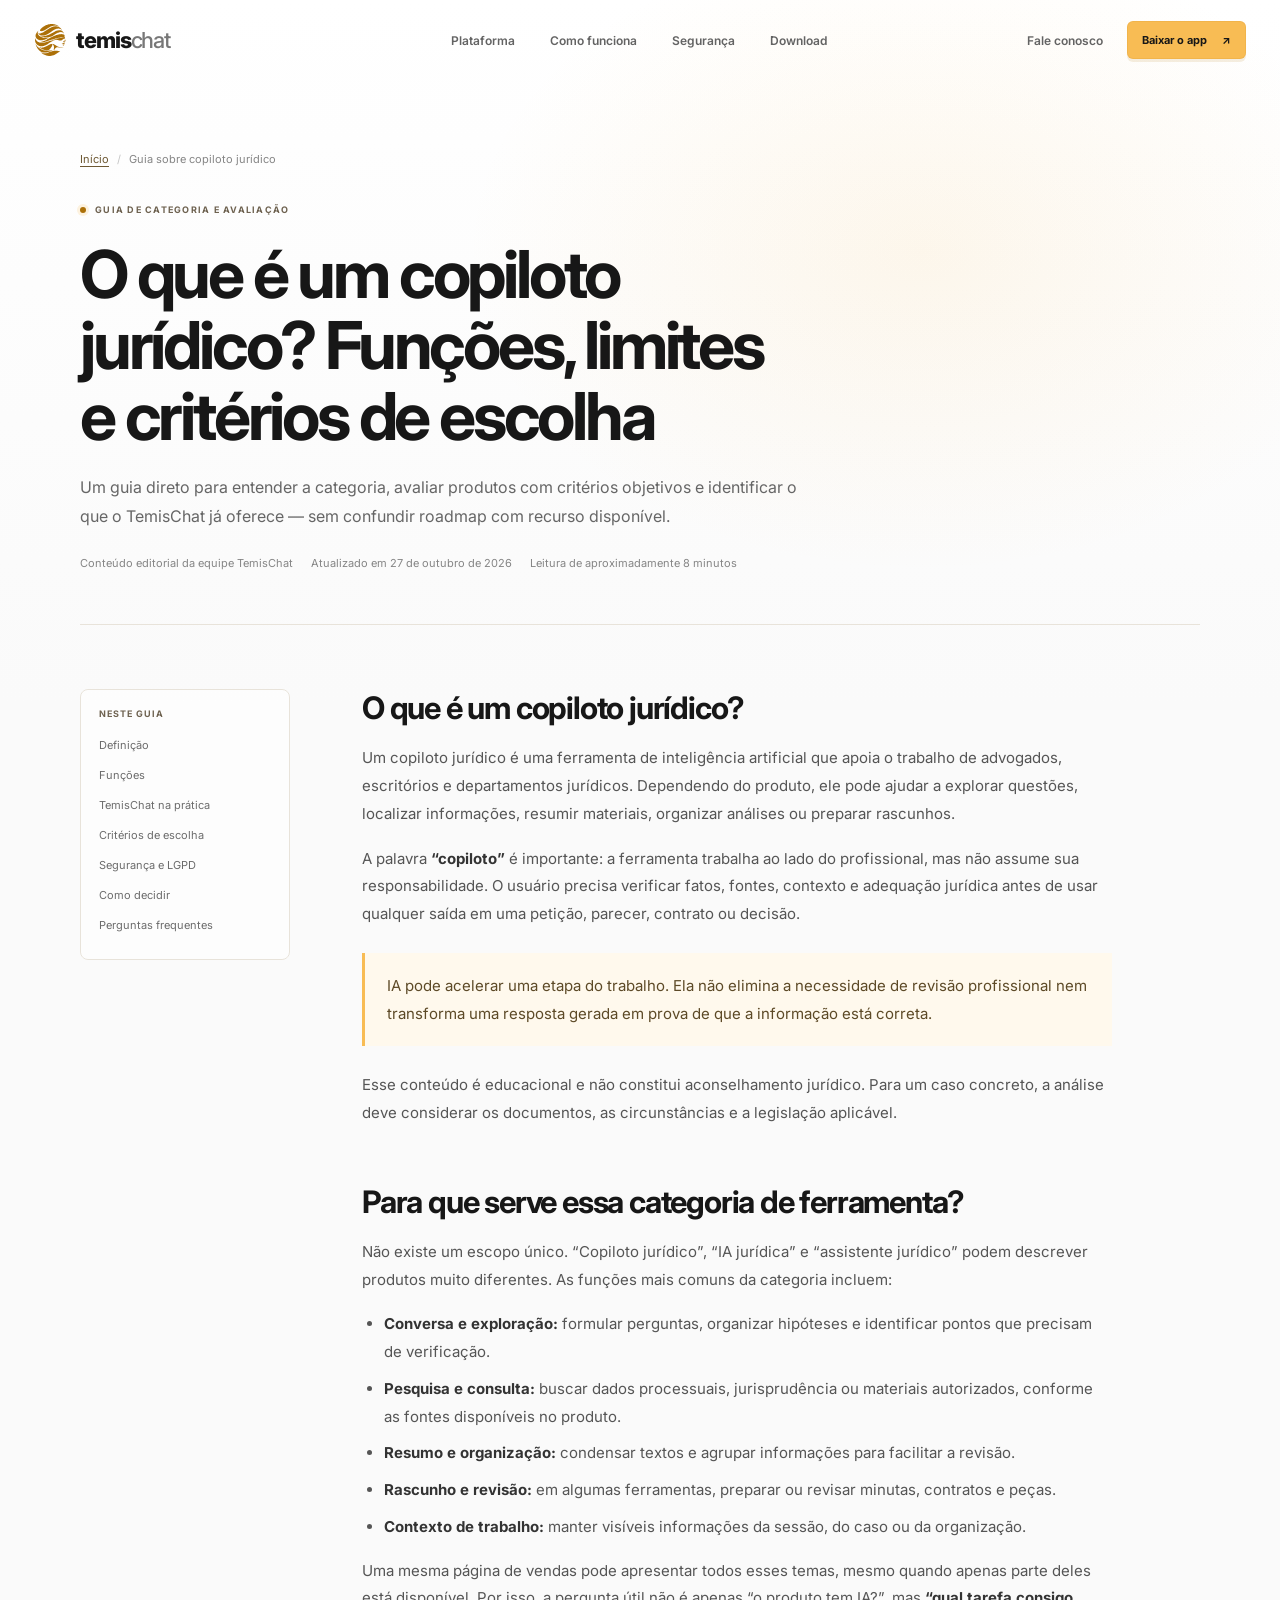
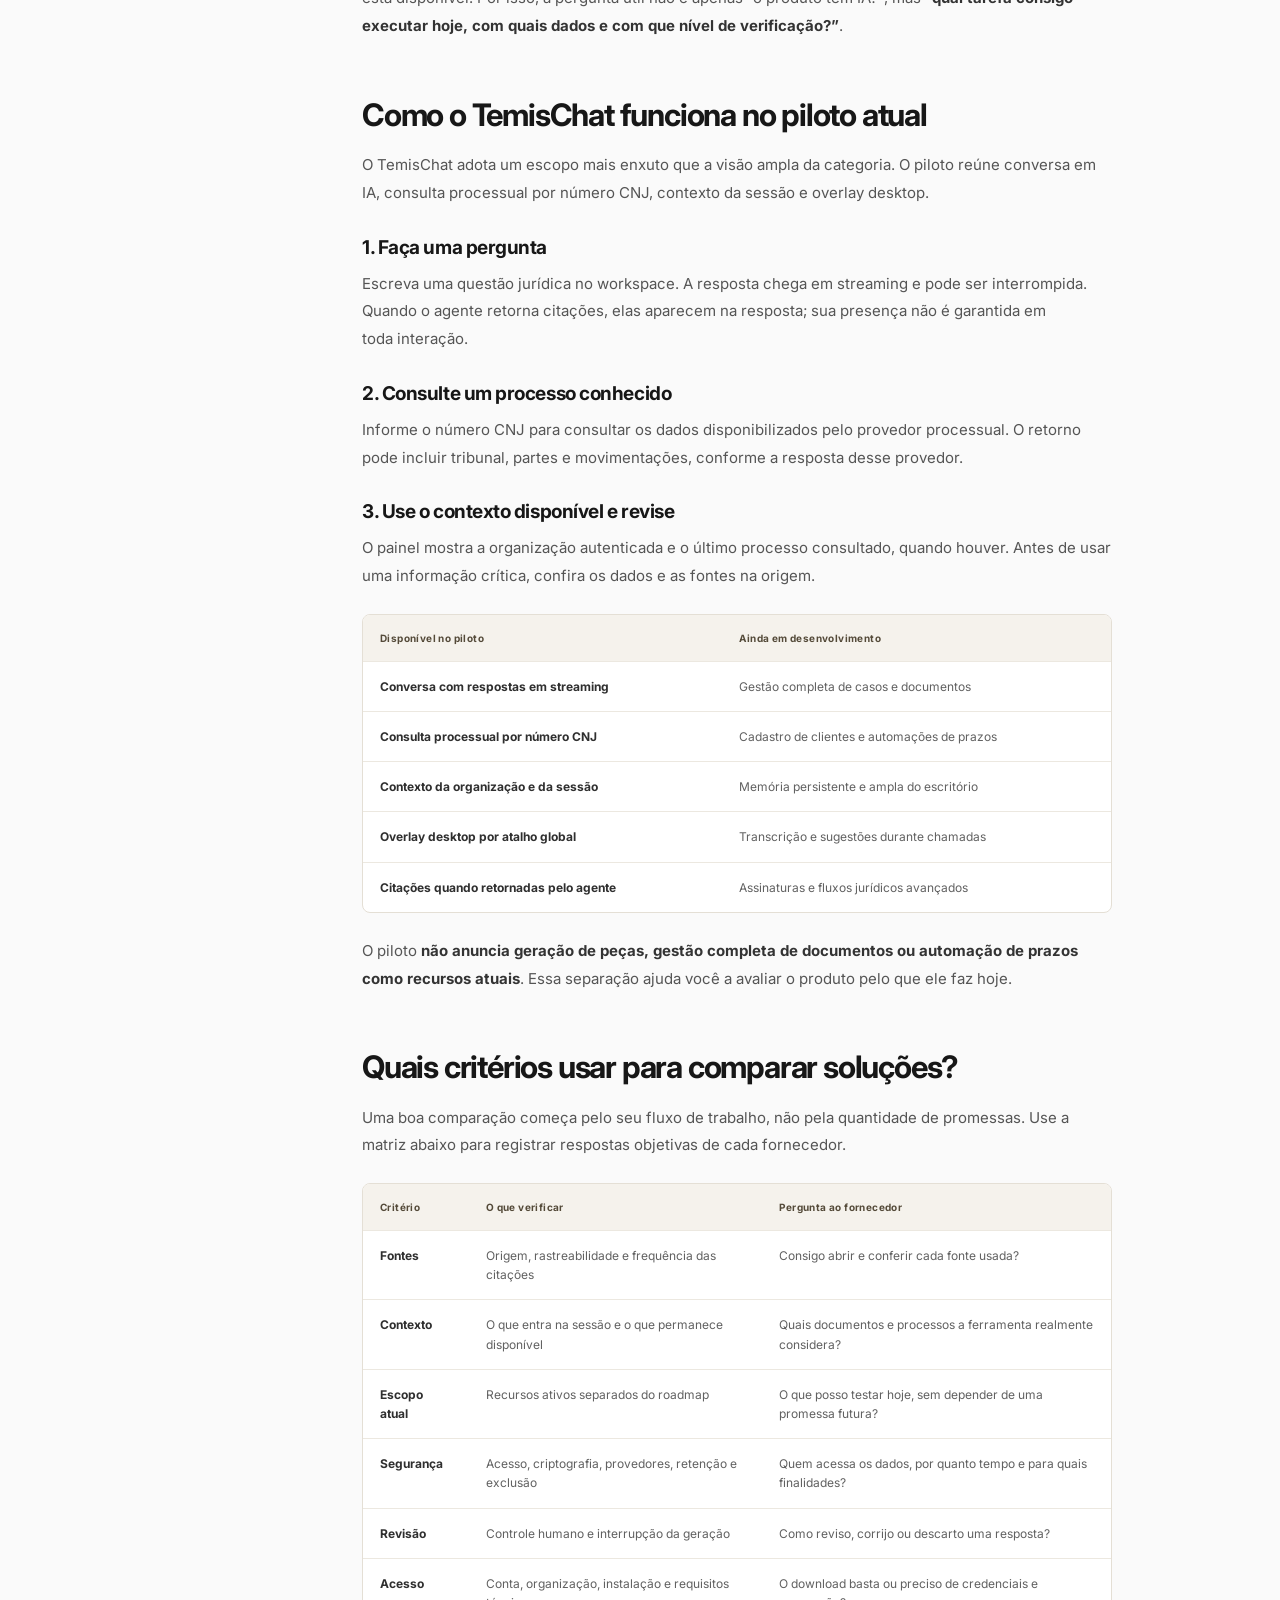
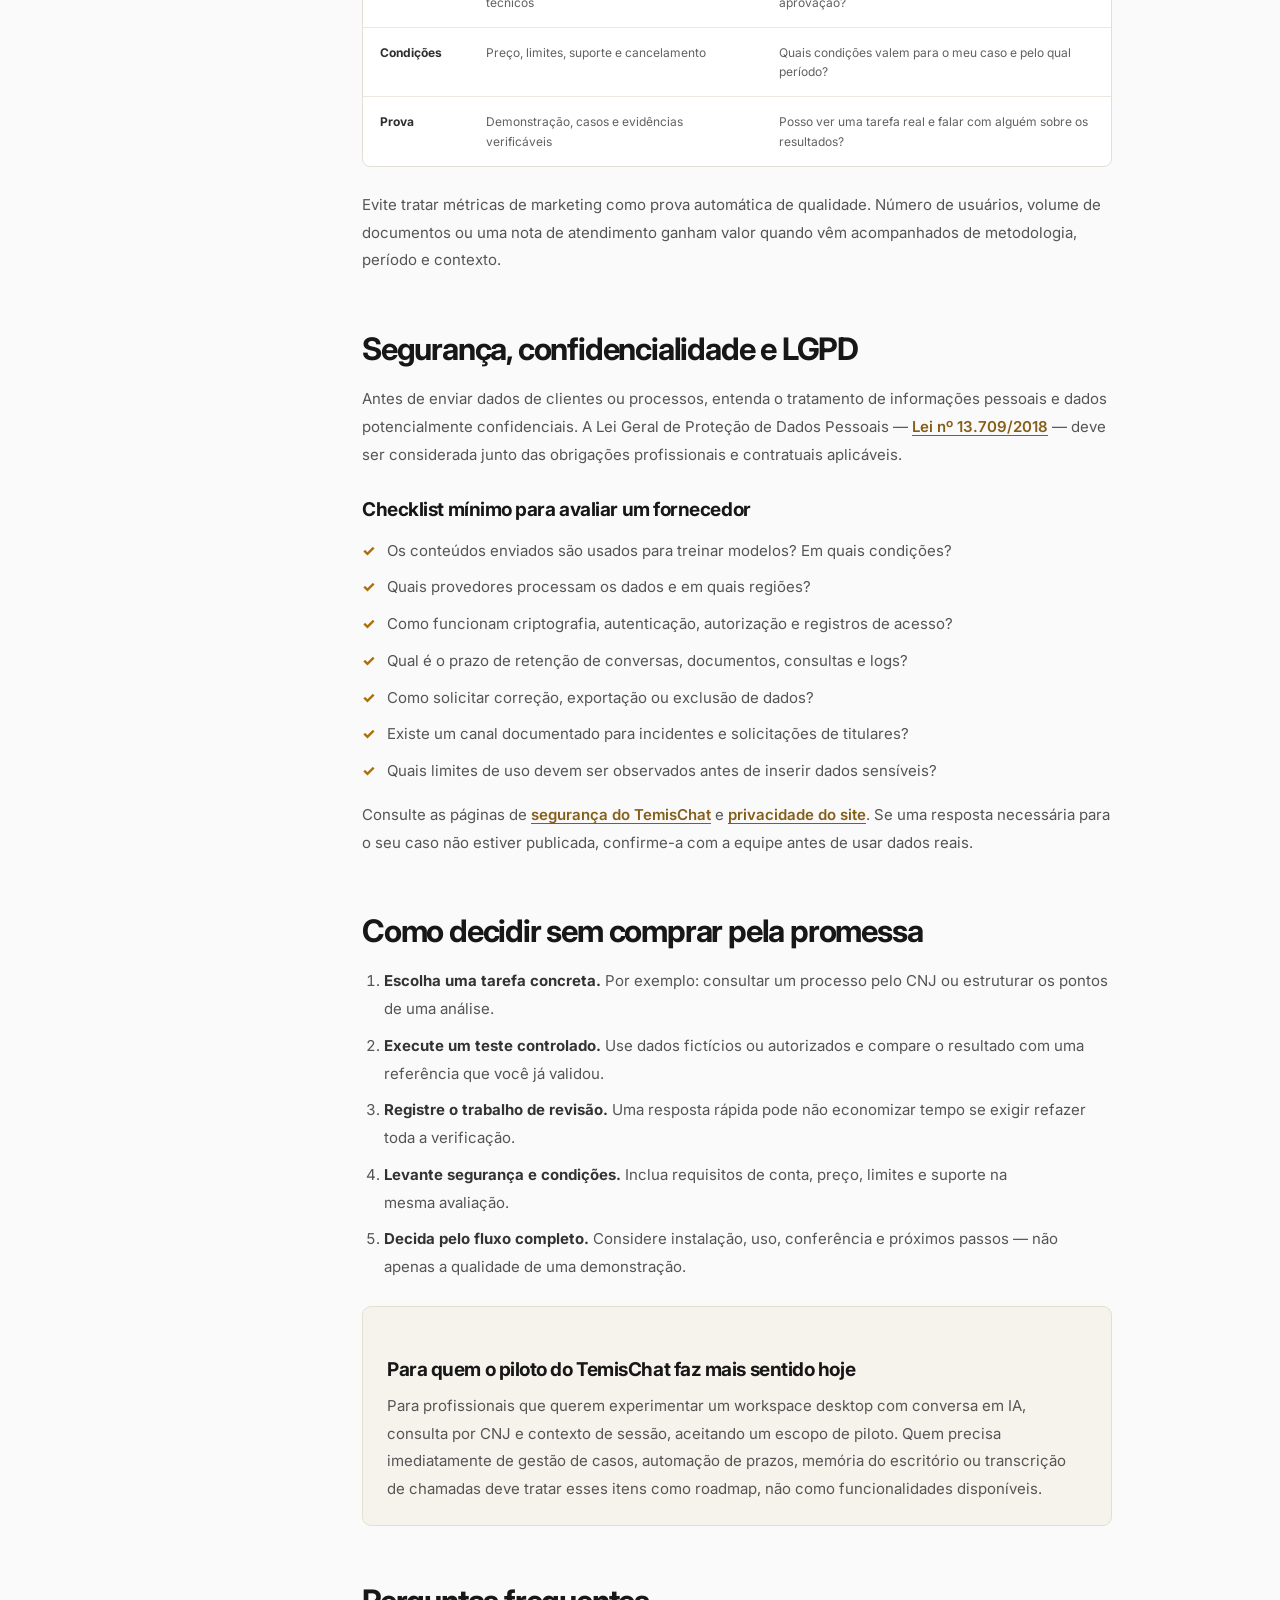
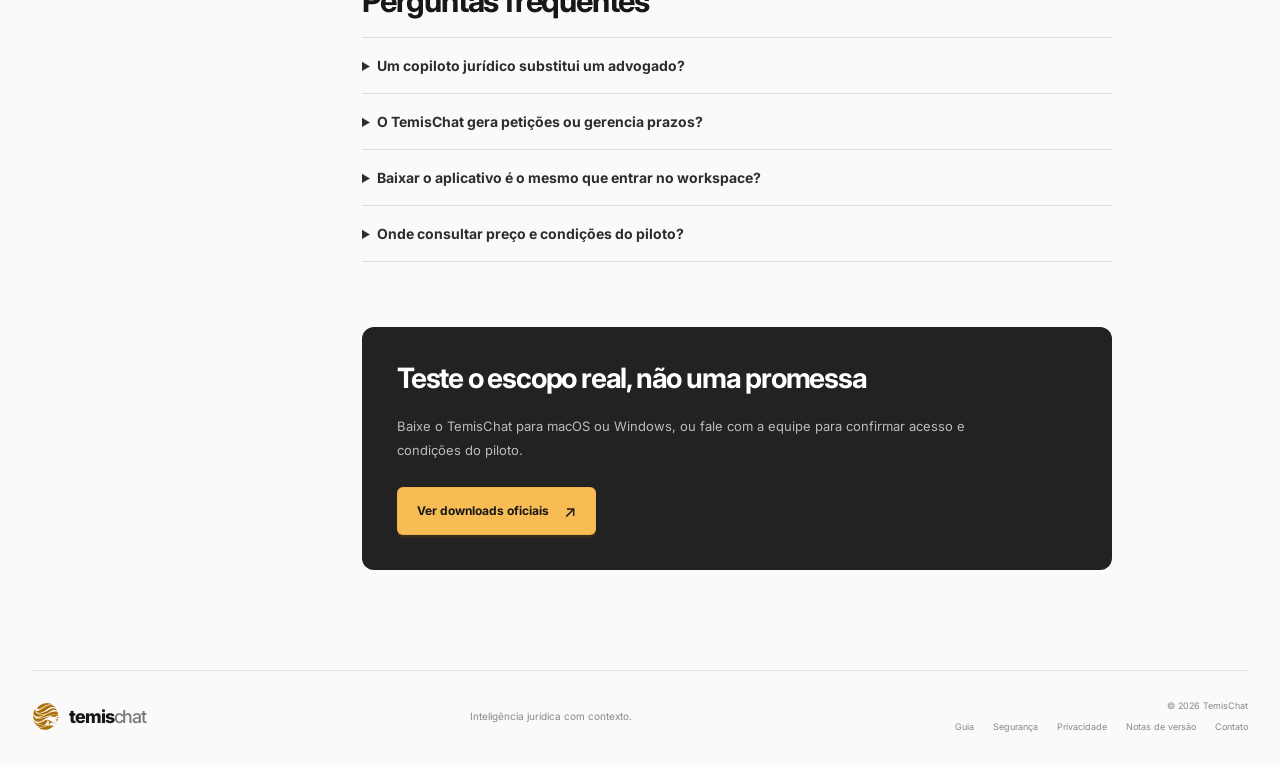
==== guia-copiloto-juridico.html @ bdf5357e "feat: publish SXO pages and release-aware downloads - add the guide, security, privacy, release-note" ====
<!doctype html>
<html lang="pt-BR">
  <head>
    <meta charset="utf-8" />
    <meta name="viewport" content="width=device-width, initial-scale=1" />
    <meta name="theme-color" content="#FAFAFA" />
    <meta name="description" content="Entenda o que é um copiloto jurídico, suas funções e limites, e compare critérios de segurança, fontes, contexto, acesso e preço antes de escolher." />
    <meta name="robots" content="index,follow,max-image-preview:large" />
    <title>O que é um copiloto jurídico? Guia de funções e escolha | TemisChat</title>
    <link rel="canonical" href="https://temischat.com/guia-copiloto-juridico.html" />
    <link rel="icon" href="./assets/temischat-mark.svg" type="image/svg+xml" />
    <link rel="manifest" href="./site.webmanifest" />
    <meta property="og:locale" content="pt_BR" />
    <meta property="og:type" content="article" />
    <meta property="og:site_name" content="TemisChat" />
    <meta property="og:title" content="O que é um copiloto jurídico? Guia de funções e escolha" />
    <meta property="og:description" content="Funções, limites e critérios objetivos para avaliar um copiloto jurídico." />
    <meta property="og:url" content="https://temischat.com/guia-copiloto-juridico.html" />
    <meta property="og:image" content="https://temischat.com/assets/temischat-social.png" />
    <meta property="og:image:width" content="1200" />
    <meta property="og:image:height" content="630" />
    <meta property="og:image:alt" content="TemisChat — copiloto jurídico com contexto" />
    <meta property="article:published_time" content="2026-10-27" />
    <meta property="article:modified_time" content="2026-10-27" />
    <meta name="twitter:card" content="summary_large_image" />
    <link rel="preconnect" href="https://fonts.googleapis.com" />
    <link rel="preconnect" href="https://fonts.gstatic.com" crossorigin />
    <link href="https://fonts.googleapis.com/css2?family=Inter:wght@400;500;600;700;800&display=swap" rel="stylesheet" />
    <link rel="stylesheet" href="./styles.css?v=20261028-1" />
    <script type="application/ld+json">
      {
        "@context": "https://schema.org",
        "@graph": [
          {
            "@type": "Organization",
            "@id": "https://temischat.com/#organization",
            "name": "TemisChat",
            "url": "https://temischat.com/",
            "logo": { "@type": "ImageObject", "url": "https://temischat.com/assets/temischat-mark.svg" },
            "email": "contato@temischat.com"
          },
          {
            "@type": "WebSite",
            "@id": "https://temischat.com/#website",
            "name": "TemisChat",
            "url": "https://temischat.com/",
            "inLanguage": "pt-BR",
            "publisher": { "@id": "https://temischat.com/#organization" }
          },
          {
            "@type": "BreadcrumbList",
            "@id": "https://temischat.com/guia-copiloto-juridico.html#breadcrumb",
            "itemListElement": [
              { "@type": "ListItem", "position": 1, "name": "Início", "item": "https://temischat.com/" },
              { "@type": "ListItem", "position": 2, "name": "Guia sobre copiloto jurídico", "item": "https://temischat.com/guia-copiloto-juridico.html" }
            ]
          },
          {
            "@type": "BlogPosting",
            "@id": "https://temischat.com/guia-copiloto-juridico.html#article",
            "mainEntityOfPage": "https://temischat.com/guia-copiloto-juridico.html",
            "headline": "O que é um copiloto jurídico? Funções, limites e critérios de escolha",
            "description": "Guia para entender a categoria de copilotos jurídicos e avaliar fontes, contexto, segurança, escopo, acesso e condições comerciais.",
            "image": "https://temischat.com/assets/temischat-social.png",
            "datePublished": "2026-10-27",
            "dateModified": "2026-10-27",
            "inLanguage": "pt-BR",
            "author": { "@id": "https://temischat.com/#organization" },
            "publisher": { "@id": "https://temischat.com/#organization" },
            "isPartOf": { "@id": "https://temischat.com/#website" },
            "about": ["Inteligência artificial jurídica", "Copiloto jurídico", "Legaltech", "Segurança da informação"]
          }
        ]
      }
    </script>
  </head>
  <body class="inner-page">
    <a class="skip-link" href="#conteudo">Ir para o conteúdo</a>
    <header class="site-header">
      <a class="brand" href="./index.html" aria-label="TemisChat — início" translate="no">
        <span class="brand-mark" aria-hidden="true"><svg viewBox="0 0 32 32" fill="none"><path d="M16 3.5 27 8v7.7c0 6.4-4.5 10.4-11 12.8C9.5 26.1 5 22.1 5 15.7V8L16 3.5Z" stroke="currentColor" stroke-width="1.5"/><path d="M16 8v14M10.5 11.5h11M11 12l-4 6h8l-4-6ZM21 12l-4 6h8l-4-6ZM12 22h8" stroke="currentColor" stroke-width="1.35" stroke-linecap="round" stroke-linejoin="round"/></svg></span>
        <span>temis<span class="brand-light">chat</span></span>
      </a>
      <nav class="desktop-nav" id="main-navigation" aria-label="Navegação principal">
        <a href="./index.html#plataforma">Plataforma</a>
        <a href="./index.html#como-funciona">Como funciona</a>
        <a href="./seguranca.html">Segurança</a>
        <a href="./index.html#download">Download</a>
      </nav>
      <div class="header-actions">
        <a class="login-link" href="mailto:contato@temischat.com" data-track="contact_email" data-track-location="header">Fale conosco</a>
        <a class="button button-small button-gold" href="./index.html#download" data-track="download_cta" data-track-location="header">Baixar o app <span aria-hidden="true">↗</span></a>
        <button class="menu-toggle" type="button" aria-label="Abrir menu" aria-controls="main-navigation" aria-expanded="false"><span></span><span></span></button>
      </div>
    </header>

    <main class="page-main" id="conteudo" tabindex="-1">
      <header class="page-hero">
        <nav class="breadcrumbs" aria-label="Navegação estrutural">
          <ol><li><a href="./index.html">Início</a></li><li aria-current="page">Guia sobre copiloto jurídico</li></ol>
        </nav>
        <div class="eyebrow"><span class="eyebrow-dot"></span> GUIA DE CATEGORIA E AVALIAÇÃO</div>
        <h1>O que é um copiloto jurídico? Funções, limites e critérios de escolha</h1>
        <p>Um guia direto para entender a categoria, avaliar produtos com critérios objetivos e identificar o que o TemisChat já oferece — sem confundir roadmap com recurso disponível.</p>
        <div class="page-meta"><span>Conteúdo editorial da equipe TemisChat</span><span>Atualizado em <time datetime="2026-10-27">27 de outubro de 2026</time></span><span>Leitura de aproximadamente 8 minutos</span></div>
      </header>

      <div class="page-content content-layout">
        <aside class="article-toc" aria-label="Neste guia">
          <strong>NESTE GUIA</strong>
          <nav>
            <a href="#definicao">Definição</a>
            <a href="#para-que-serve">Funções</a>
            <a href="#como-funciona-temis">TemisChat na prática</a>
            <a href="#criterios">Critérios de escolha</a>
            <a href="#seguranca-lgpd">Segurança e LGPD</a>
            <a href="#decisao">Como decidir</a>
            <a href="#perguntas">Perguntas frequentes</a>
          </nav>
        </aside>

        <article class="article-body">
          <section id="definicao">
            <h2>O que é um copiloto jurídico?</h2>
            <p>Um copiloto jurídico é uma ferramenta de inteligência artificial que apoia o trabalho de advogados, escritórios e departamentos jurídicos. Dependendo do produto, ele pode ajudar a explorar questões, localizar informações, resumir materiais, organizar análises ou preparar rascunhos.</p>
            <p>A palavra <strong>“copiloto”</strong> é importante: a ferramenta trabalha ao lado do profissional, mas não assume sua responsabilidade. O usuário precisa verificar fatos, fontes, contexto e adequação jurídica antes de usar qualquer saída em uma petição, parecer, contrato ou decisão.</p>
            <blockquote><p>IA pode acelerar uma etapa do trabalho. Ela não elimina a necessidade de revisão profissional nem transforma uma resposta gerada em prova de que a informação está correta.</p></blockquote>
            <p>Esse conteúdo é educacional e não constitui aconselhamento jurídico. Para um caso concreto, a análise deve considerar os documentos, as circunstâncias e a legislação aplicável.</p>
          </section>

          <section id="para-que-serve">
            <h2>Para que serve essa categoria de ferramenta?</h2>
            <p>Não existe um escopo único. “Copiloto jurídico”, “IA jurídica” e “assistente jurídico” podem descrever produtos muito diferentes. As funções mais comuns da categoria incluem:</p>
            <ul>
              <li><strong>Conversa e exploração:</strong> formular perguntas, organizar hipóteses e identificar pontos que precisam de verificação.</li>
              <li><strong>Pesquisa e consulta:</strong> buscar dados processuais, jurisprudência ou materiais autorizados, conforme as fontes disponíveis no produto.</li>
              <li><strong>Resumo e organização:</strong> condensar textos e agrupar informações para facilitar a revisão.</li>
              <li><strong>Rascunho e revisão:</strong> em algumas ferramentas, preparar ou revisar minutas, contratos e peças.</li>
              <li><strong>Contexto de trabalho:</strong> manter visíveis informações da sessão, do caso ou da organização.</li>
            </ul>
            <p>Uma mesma página de vendas pode apresentar todos esses temas, mesmo quando apenas parte deles está disponível. Por isso, a pergunta útil não é apenas “o produto tem IA?”, mas <strong>“qual tarefa consigo executar hoje, com quais dados e com que nível de verificação?”</strong>.</p>
          </section>

          <section id="como-funciona-temis">
            <h2>Como o TemisChat funciona no piloto atual</h2>
            <p>O TemisChat adota um escopo mais enxuto que a visão ampla da categoria. O piloto reúne conversa em IA, consulta processual por número CNJ, contexto da sessão e overlay desktop.</p>
            <h3>1. Faça uma pergunta</h3>
            <p>Escreva uma questão jurídica no workspace. A resposta chega em streaming e pode ser interrompida. Quando o agente retorna citações, elas aparecem na resposta; sua presença não é garantida em toda interação.</p>
            <h3>2. Consulte um processo conhecido</h3>
            <p>Informe o número CNJ para consultar os dados disponibilizados pelo provedor processual. O retorno pode incluir tribunal, partes e movimentações, conforme a resposta desse provedor.</p>
            <h3>3. Use o contexto disponível e revise</h3>
            <p>O painel mostra a organização autenticada e o último processo consultado, quando houver. Antes de usar uma informação crítica, confira os dados e as fontes na origem.</p>
            <div class="table-scroll" role="region" aria-label="Escopo atual e roadmap" tabindex="0">
              <table class="info-table">
                <thead><tr><th>Disponível no piloto</th><th>Ainda em desenvolvimento</th></tr></thead>
                <tbody>
                  <tr><td>Conversa com respostas em streaming</td><td>Gestão completa de casos e documentos</td></tr>
                  <tr><td>Consulta processual por número CNJ</td><td>Cadastro de clientes e automações de prazos</td></tr>
                  <tr><td>Contexto da organização e da sessão</td><td>Memória persistente e ampla do escritório</td></tr>
                  <tr><td>Overlay desktop por atalho global</td><td>Transcrição e sugestões durante chamadas</td></tr>
                  <tr><td>Citações quando retornadas pelo agente</td><td>Assinaturas e fluxos jurídicos avançados</td></tr>
                </tbody>
              </table>
            </div>
            <p>O piloto <strong>não anuncia geração de peças, gestão completa de documentos ou automação de prazos como recursos atuais</strong>. Essa separação ajuda você a avaliar o produto pelo que ele faz hoje.</p>
          </section>

          <section id="criterios">
            <h2>Quais critérios usar para comparar soluções?</h2>
            <p>Uma boa comparação começa pelo seu fluxo de trabalho, não pela quantidade de promessas. Use a matriz abaixo para registrar respostas objetivas de cada fornecedor.</p>
            <div class="table-scroll" role="region" aria-label="Matriz de avaliação de copilotos jurídicos" tabindex="0">
              <table class="info-table">
                <thead><tr><th>Critério</th><th>O que verificar</th><th>Pergunta ao fornecedor</th></tr></thead>
                <tbody>
                  <tr><td>Fontes</td><td>Origem, rastreabilidade e frequência das citações</td><td>Consigo abrir e conferir cada fonte usada?</td></tr>
                  <tr><td>Contexto</td><td>O que entra na sessão e o que permanece disponível</td><td>Quais documentos e processos a ferramenta realmente considera?</td></tr>
                  <tr><td>Escopo atual</td><td>Recursos ativos separados do roadmap</td><td>O que posso testar hoje, sem depender de uma promessa futura?</td></tr>
                  <tr><td>Segurança</td><td>Acesso, criptografia, provedores, retenção e exclusão</td><td>Quem acessa os dados, por quanto tempo e para quais finalidades?</td></tr>
                  <tr><td>Revisão</td><td>Controle humano e interrupção da geração</td><td>Como reviso, corrijo ou descarto uma resposta?</td></tr>
                  <tr><td>Acesso</td><td>Conta, organização, instalação e requisitos técnicos</td><td>O download basta ou preciso de credenciais e aprovação?</td></tr>
                  <tr><td>Condições</td><td>Preço, limites, suporte e cancelamento</td><td>Quais condições valem para o meu caso e pelo qual período?</td></tr>
                  <tr><td>Prova</td><td>Demonstração, casos e evidências verificáveis</td><td>Posso ver uma tarefa real e falar com alguém sobre os resultados?</td></tr>
                </tbody>
              </table>
            </div>
            <p>Evite tratar métricas de marketing como prova automática de qualidade. Número de usuários, volume de documentos ou uma nota de atendimento ganham valor quando vêm acompanhados de metodologia, período e contexto.</p>
          </section>

          <section id="seguranca-lgpd">
            <h2>Segurança, confidencialidade e LGPD</h2>
            <p>Antes de enviar dados de clientes ou processos, entenda o tratamento de informações pessoais e dados potencialmente confidenciais. A Lei Geral de Proteção de Dados Pessoais — <a href="https://www.planalto.gov.br/ccivil_03/_ato2015-2018/2018/lei/l13709.htm" rel="external">Lei nº 13.709/2018</a> — deve ser considerada junto das obrigações profissionais e contratuais aplicáveis.</p>
            <h3>Checklist mínimo para avaliar um fornecedor</h3>
            <ul class="check-list">
              <li>Os conteúdos enviados são usados para treinar modelos? Em quais condições?</li>
              <li>Quais provedores processam os dados e em quais regiões?</li>
              <li>Como funcionam criptografia, autenticação, autorização e registros de acesso?</li>
              <li>Qual é o prazo de retenção de conversas, documentos, consultas e logs?</li>
              <li>Como solicitar correção, exportação ou exclusão de dados?</li>
              <li>Existe um canal documentado para incidentes e solicitações de titulares?</li>
              <li>Quais limites de uso devem ser observados antes de inserir dados sensíveis?</li>
            </ul>
            <p>Consulte as páginas de <a href="./seguranca.html">segurança do TemisChat</a> e <a href="./privacidade.html">privacidade do site</a>. Se uma resposta necessária para o seu caso não estiver publicada, confirme-a com a equipe antes de usar dados reais.</p>
          </section>

          <section id="decisao">
            <h2>Como decidir sem comprar pela promessa</h2>
            <ol>
              <li><strong>Escolha uma tarefa concreta.</strong> Por exemplo: consultar um processo pelo CNJ ou estruturar os pontos de uma análise.</li>
              <li><strong>Execute um teste controlado.</strong> Use dados fictícios ou autorizados e compare o resultado com uma referência que você já validou.</li>
              <li><strong>Registre o trabalho de revisão.</strong> Uma resposta rápida pode não economizar tempo se exigir refazer toda a verificação.</li>
              <li><strong>Levante segurança e condições.</strong> Inclua requisitos de conta, preço, limites e suporte na mesma avaliação.</li>
              <li><strong>Decida pelo fluxo completo.</strong> Considere instalação, uso, conferência e próximos passos — não apenas a qualidade de uma demonstração.</li>
            </ol>
            <div class="callout">
              <h3>Para quem o piloto do TemisChat faz mais sentido hoje</h3>
              <p>Para profissionais que querem experimentar um workspace desktop com conversa em IA, consulta por CNJ e contexto de sessão, aceitando um escopo de piloto. Quem precisa imediatamente de gestão de casos, automação de prazos, memória do escritório ou transcrição de chamadas deve tratar esses itens como roadmap, não como funcionalidades disponíveis.</p>
            </div>
          </section>

          <section id="perguntas">
            <h2>Perguntas frequentes</h2>
            <div class="faq-list">
              <details><summary>Um copiloto jurídico substitui um advogado?</summary><p>Não. Ele pode apoiar tarefas e organizar informações, mas a interpretação, a estratégia e a responsabilidade profissional continuam com as pessoas. Toda saída relevante precisa de revisão.</p></details>
              <details><summary>O TemisChat gera petições ou gerencia prazos?</summary><p>Não como recursos atuais do piloto. Geração avançada de fluxos, gestão de casos, clientes, documentos e prazos aparece como desenvolvimento futuro, não como disponibilidade presente.</p></details>
              <details><summary>Baixar o aplicativo é o mesmo que entrar no workspace?</summary><p>Não. O instalador é público; depois da instalação, entre ou crie uma conta no próprio aplicativo. No primeiro acesso, o workspace é associado a uma organização autenticada.</p></details>
              <details><summary>Onde consultar preço e condições do piloto?</summary><p>As condições comerciais estão sob consulta. Fale com a equipe para confirmar disponibilidade e as condições aplicáveis ao seu caso antes de tomar uma decisão.</p></details>
            </div>
          </section>

          <aside class="page-cta">
            <h2>Teste o escopo real, não uma promessa</h2>
            <p>Baixe o TemisChat para macOS ou Windows, ou fale com a equipe para confirmar acesso e condições do piloto.</p>
            <a class="button button-gold button-large" href="./index.html#download" data-track="download_cta" data-track-location="guide_cta">Ver downloads oficiais <span class="arrow" aria-hidden="true">↗</span></a>
          </aside>
        </article>
      </div>
    </main>

    <footer class="site-footer section-wrap">
      <a class="brand footer-brand" href="./index.html" translate="no"><span class="brand-mark" aria-hidden="true"><svg viewBox="0 0 32 32" fill="none"><path d="M16 3.5 27 8v7.7c0 6.4-4.5 10.4-11 12.8C9.5 26.1 5 22.1 5 15.7V8L16 3.5Z" stroke="currentColor" stroke-width="1.5"/><path d="M16 8v14M10.5 11.5h11M11 12l-4 6h8l-4-6ZM21 12l-4 6h8l-4-6ZM12 22h8" stroke="currentColor" stroke-width="1.35" stroke-linecap="round" stroke-linejoin="round"/></svg></span><span>temis<span class="brand-light">chat</span></span></a>
      <p>Inteligência jurídica com contexto.</p>
      <div class="footer-right"><span>© <span id="year">2026</span> TemisChat</span><nav class="footer-links" aria-label="Links institucionais"><a href="./guia-copiloto-juridico.html" aria-current="page">Guia</a><a href="./seguranca.html">Segurança</a><a href="./privacidade.html">Privacidade</a><a href="./notas-de-versao.html">Notas de versão</a><a href="mailto:contato@temischat.com" data-track="contact_email" data-track-location="footer">Contato</a></nav></div>
    </footer>
    <script src="./script.js?v=20261028-1"></script>
  </body>
</html>
---- styles.css ----
:root{--gold:#F8BC54;--gold-hover:#DFA33B;--gold-dark:#AC7008;--ink:#171717;--graphite:#262626;--muted:#737373;--line:#E5E5E5;--paper:#FAFAFA;--font:'DM Sans',-apple-system,BlinkMacSystemFont,'Segoe UI',sans-serif;--display:'Manrope','DM Sans',sans-serif;--ease:cubic-bezier(.2,.8,.2,1)}*{box-sizing:border-box}html{scroll-behavior:smooth;scroll-padding-top:88px}body{margin:0;font-family:var(--font);color:var(--ink);background:#FAFAFA;overflow-x:hidden;-webkit-font-smoothing:antialiased}body:before{content:"";position:absolute;z-index:-2;inset:0 0 auto;height:900px;background:radial-gradient(ellipse at 72% 28%,rgba(248,188,84,.105),transparent 35%),linear-gradient(180deg,#fff 0%,#fafafa 78%,#FAFAFA 100%)}a{color:inherit;text-decoration:none}button{font:inherit}.ambient{position:absolute;pointer-events:none;z-index:-1;filter:blur(75px);border-radius:50%;opacity:.32}.ambient-a{width:320px;height:320px;background:#f8bc54;right:4%;top:180px;opacity:.10;animation:ambientDrift 12s ease-in-out infinite alternate}.ambient-b{width:260px;height:260px;background:#ead4ad;left:-150px;top:570px;opacity:.16;animation:ambientDrift 10s ease-in-out infinite alternate-reverse}.site-header{height:80px;display:flex;align-items:center;justify-content:space-between;max-width:1320px;margin:auto;padding:0 34px;position:relative;z-index:20}.brand{display:inline-flex;align-items:center;gap:10px;font-family:var(--display);font-size:22px;font-weight:800;letter-spacing:-1.1px}.brand-light{font-weight:500;color:#777}.brand-mark{width:32px;height:32px;display:grid;place-items:center;color:var(--gold-dark)}.brand-mark svg{width:100%;height:100%}.desktop-nav{display:flex;align-items:center;gap:35px;margin-left:80px}.desktop-nav a,.login-link{font-size:12px;font-weight:600;color:#636363;transition:color .18s ease}.desktop-nav a:hover,.login-link:hover{color:#171717}.header-actions{display:flex;align-items:center;gap:24px}.button{display:inline-flex;align-items:center;justify-content:center;gap:15px;border-radius:6px;font-weight:700;transition:transform .2s var(--ease),background .2s ease,box-shadow .2s ease,border-color .2s ease}.button:hover{transform:translateY(-2px)}.button:active{transform:translateY(0) scale(.98)}.button-small{height:38px;padding:0 15px;font-size:11px}.button-large{height:48px;padding:0 20px;font-size:12px}.button-gold{background:var(--gold);color:#171717;box-shadow:0 3px 0 rgba(172,112,8,.12),inset 0 0 0 1px rgba(172,112,8,.1)}.button-gold:hover{background:#ffca70;box-shadow:0 8px 22px rgba(172,112,8,.19)}.arrow{font-size:16px;font-weight:500}.menu-toggle{display:none;border:0;background:none;padding:7px}.menu-toggle span{display:block;width:20px;height:1px;background:#333;margin:5px}.section-wrap{width:min(1220px,calc(100% - 64px));margin:0 auto}.hero{min-height:670px;padding-top:95px;position:relative;display:grid;grid-template-columns:.86fr 1.14fr;align-items:start;column-gap:24px}.hero-copy{padding-top:31px;position:relative;z-index:2}.eyebrow{display:flex;align-items:center;gap:9px;color:#6e6250;font-size:9px;font-weight:700;letter-spacing:1.25px;line-height:1.3}.eyebrow-dot{width:6px;height:6px;border-radius:50%;background:var(--gold-dark);box-shadow:0 0 0 3px rgba(248,188,84,.18)}h1,h2,h3,p{margin-top:0}.hero h1{font-family:var(--display);font-size:clamp(48px,5vw,69px);line-height:1.065;letter-spacing:-3.8px;font-weight:700;margin:25px 0 24px;max-width:510px}.headline-accent{color:#B17A1C;position:relative}.headline-accent:after{content:"";position:absolute;height:7px;bottom:0;left:0;right:0;background:linear-gradient(90deg,rgba(248,188,84,.32),rgba(248,188,84,.02));z-index:-1;border-radius:3px}.hero-description{font-size:14px;line-height:1.8;color:#686868;max-width:415px;margin-bottom:27px}.hero-actions{display:flex;align-items:center;gap:24px;flex-wrap:wrap}.text-link{display:inline-flex;align-items:center;gap:9px;font-size:11px;font-weight:700;color:#343434;transition:color .2s}.text-link:hover{color:var(--gold-dark)}.play-icon{height:23px;width:23px;border:1px solid #d8d4ce;border-radius:50%;display:grid;place-items:center;font-size:8px;padding-left:2px;color:#6c5a3c;transition:background .2s,border-color .2s}.text-link:hover .play-icon{background:#fff2d8;border-color:var(--gold)}.hero-proof{display:flex;align-items:center;gap:11px;margin-top:48px;padding-top:20px;border-top:1px solid #ece8e0;max-width:340px}.proof-icon{width:34px;height:34px;display:grid;place-items:center;background:#fff5e4;border-radius:9px;color:#9b6b1c}.proof-icon svg{width:19px}.hero-proof strong,.hero-proof small{display:block}.hero-proof strong{font-size:11px;margin-bottom:4px}.hero-proof small{font-size:10px;color:#858585}.hero-visual{position:relative;min-width:0;margin-top:0;padding:0 0 48px 5px;perspective:1500px}.product-window{position:relative;z-index:2;width:100%;border:1px solid rgba(40,40,40,.15);border-radius:12px;background:#fff;box-shadow:0 25px 80px rgba(30,24,12,.14),0 5px 14px rgba(30,24,12,.05);overflow:hidden;transform:rotateY(-2deg) rotateX(1deg);transform-origin:center left;animation:windowFloat 8s ease-in-out infinite}.window-topbar{height:39px;background:#242424;display:flex;align-items:center;justify-content:space-between;padding:0 13px;color:#f3f0e8}.window-brand{font-family:var(--display);font-size:10px;font-weight:800;display:flex;align-items:center;gap:7px}.mini-mark{display:grid;place-items:center;width:16px;height:16px;background:var(--gold);color:#171717;border-radius:4px;font-size:10px;font-weight:800}.window-badge{font-family:var(--font);font-size:6px;letter-spacing:1px;color:#8e8e8e;border:1px solid #4c4c4c;border-radius:3px;padding:3px 4px;margin-left:3px}.window-controls{display:flex;gap:4px}.window-controls i,.demo-lights i{display:block;width:5px;height:5px;border-radius:50%;background:#656565}.window-content{display:grid;grid-template-columns:140px minmax(0,1fr);min-height:415px}.mock-sidebar{background:#222;padding:14px 9px 10px;color:#999;position:relative;display:flex;flex-direction:column}.mock-nav{font-size:8px;display:flex;align-items:center;gap:8px;padding:9px 7px;border-radius:4px;margin-bottom:3px;white-space:nowrap}.mock-nav.active{background:#36332d;color:#f8f3e9;box-shadow:inset 2px 0 var(--gold)}.nav-glyph{font-size:12px;color:#a8a8a8;width:13px;text-align:center}.mock-nav.active .nav-glyph{color:var(--gold)}.mock-divider{height:1px;background:#3a3a3a;margin:11px 3px 12px}.mock-label{font-size:6px;letter-spacing:1px;color:#777;margin:0 7px 9px}.recent-item{display:flex;gap:7px;padding:7px 5px;font-size:7px;color:#d3d3d3;align-items:flex-start}.recent-item small{display:block;font-size:6px;color:#777;margin-top:4px}.case-dot{width:6px;height:6px;background:var(--gold);border-radius:2px;margin-top:2px;flex-shrink:0}.case-dot.muted{background:#777}.sidebar-bottom{margin-top:auto;padding:12px 4px 2px;border-top:1px solid #3a3a3a;display:flex;align-items:center;gap:6px;font-size:7px;color:#ddd;white-space:nowrap}.sidebar-bottom small{display:block;color:#777;font-size:6px;margin-top:3px}.avatar{width:23px;height:23px;display:grid;place-items:center;background:#4a4a4a;color:#f5e3c2;border-radius:50%;font-size:7px}.more{margin-left:auto;font-size:14px}.mock-main{padding:19px 18px 10px;min-width:0;background:#fff}.case-context{display:flex;gap:8px;align-items:center;flex-wrap:wrap}.context-pill{font-size:6px;letter-spacing:.7px;background:#fff4df;color:#91621b;padding:5px 6px;border-radius:3px;font-weight:700}.tiny-gold-dot{display:inline-block;width:4px;height:4px;background:#c18a2f;border-radius:50%;margin:0 3px 1px 0}.case-number{font-size:7px;color:#aaa}.mock-main h3{font-size:14px;font-family:var(--display);letter-spacing:-.5px;margin:13px 0 7px}.mock-intro{font-size:8px;color:#777;line-height:1.65;margin:0 0 13px}.reasoning-card{border:1px solid #e9e5dd;border-radius:6px;padding:9px 10px 10px;box-shadow:0 2px 6px #00000003}.reasoning-head{display:flex;align-items:center;gap:6px;font-size:8px;font-weight:700;padding-bottom:10px;border-bottom:1px solid #efede8}.temis-star{font-size:12px;color:#b27a1d}.live-label{margin-left:auto;color:#788b71;font-size:5px;letter-spacing:.65px}.live-label i,.demo-running i{display:inline-block;width:4px;height:4px;border-radius:50%;background:#62a578;vertical-align:1px;margin-right:3px;box-shadow:0 0 0 2px #62a5781c}.reasoning-step{display:flex;align-items:flex-start;gap:7px;padding:8px 0 3px}.step-check{width:12px;height:12px;display:grid;place-items:center;border-radius:50%;background:#e3f4e6;color:#2d8a4c;font-size:7px;flex-shrink:0}.reasoning-step strong{font-size:7px;display:block;margin-bottom:3px;font-weight:700}.reasoning-step p{font-size:7px;color:#858585;margin:0}.step-time{font-size:6px;color:#a5a5a5;margin-left:auto;white-space:nowrap}.step-pulse{width:12px;height:12px;border:1px solid #dca642;border-radius:50%;position:relative;flex-shrink:0}.step-pulse:after{content:"";position:absolute;inset:3px;background:var(--gold);border-radius:50%;animation:softPulse 1.8s ease-in-out infinite}.current-step strong{color:#966718}.reasoning-progress{height:2px;background:#eee9df;margin:9px 0 0;border-radius:3px;overflow:hidden}.reasoning-progress span{display:block;height:100%;width:65%;background:linear-gradient(90deg,#e3b357,#f8dba1);animation:progressMove 4s ease-in-out infinite alternate}.answer-preview{margin-top:11px;padding:10px;background:#faf9f6;border:1px solid #eeebe4;border-radius:5px}.answer-label{display:flex;justify-content:space-between;gap:6px;font-size:6px;font-weight:700;letter-spacing:.5px;color:#777}.confidence{letter-spacing:0;color:#a16f1c;text-transform:none;font-weight:600}.answer-preview>p{font-size:8px;line-height:1.7;color:#555;margin:9px 0}.answer-preview mark{background:rgba(248,188,84,.25);color:#484036;padding:1px 2px}.source-row{display:flex;align-items:center;gap:7px;border-top:1px solid #e9e5dc;padding-top:8px}.source-icon{width:19px;height:21px;border:1px solid #e0d4be;color:#a67a32;display:grid;place-items:center;border-radius:3px;font-size:11px}.source-row strong,.source-row small{display:block}.source-row strong{font-size:7px}.source-row small{font-size:6px;color:#96928a;margin-top:3px}.source-open{margin-left:auto;font-size:6px;color:#8a641f;font-weight:700;white-space:nowrap}.mock-composer{height:30px;border:1px solid #e4e0d7;border-radius:5px;margin-top:9px;display:flex;align-items:center;gap:6px;padding:0 7px;font-size:7px;color:#aaa;box-shadow:0 2px 7px #00000004}.composer-shortcut{margin-left:auto;border:1px solid #e4e0d7;border-radius:3px;width:15px;height:15px;display:grid;place-items:center;color:#777}.composer-send{width:19px;height:19px;border-radius:4px;background:var(--gold);color:#161616;display:grid;place-items:center;font-size:11px;font-weight:700}.mock-disclaimer{text-align:center;font-size:5px;color:#aaa;margin-top:6px}.visual-orbit{position:absolute;border:1px solid rgba(184,132,45,.19);border-radius:50%;z-index:0}.orbit-one{width:480px;height:480px;right:-115px;top:-84px;animation:orbitSpin 42s linear infinite}.orbit-two{width:380px;height:380px;right:-64px;top:-34px;border-style:dashed;animation:orbitSpin 64s linear infinite reverse}.visual-glow{position:absolute;background:radial-gradient(ellipse,rgba(248,188,84,.28),transparent 68%);width:500px;height:400px;right:-40px;top:20px;filter:blur(25px);z-index:0;animation:glowBreath 9s ease-in-out infinite alternate}.float-chip{position:absolute;z-index:4;display:flex;align-items:center;gap:9px;background:rgba(255,255,255,.94);border:1px solid rgba(230,224,213,.95);padding:10px 12px;border-radius:8px;box-shadow:0 12px 30px rgba(38,30,13,.1);backdrop-filter:blur(12px);animation:chipFloat 6s ease-in-out infinite}.float-chip strong,.float-chip small{display:block;white-space:nowrap}.float-chip strong{font-size:9px;margin-bottom:4px}.float-chip small{font-size:8px;color:#8b8b8b}.chip-evidence{top:70px;left:-38px}.chip-icon{height:27px;width:26px;display:grid;place-items:center;border-radius:6px;background:#fff4dd;color:#9d6b1b;font-size:17px}.chip-check{display:grid;place-items:center;width:15px;height:15px;background:#e4f5e8;color:#2a8b4e;border-radius:50%;font-size:9px;margin-left:4px}.chip-secure{right:-25px;bottom:73px;animation-delay:-2.3s}.secure-shield{height:29px;width:29px;display:grid;place-items:center;color:#7b8e79;background:#edf4eb;border-radius:7px;font-size:18px}.visual-caption{position:absolute;bottom:14px;right:15px;display:flex;align-items:center;gap:8px;font-size:7px;letter-spacing:1.3px;font-weight:700;color:#a29a8b}.caption-line{height:1px;width:29px;background:#d8bc81}.hero-bottom-note{position:absolute;bottom:26px;left:0;display:flex;align-items:center;gap:10px;color:#999;font-size:9px}.scroll-line{display:block;width:30px;height:1px;background:#d6c8ac}.trust-strip{border-top:1px solid #ece9e2;border-bottom:1px solid #ece9e2;background:rgba(255,255,255,.67)}.trust-inner{max-width:1220px;min-height:81px;padding:0 0;margin:auto;display:flex;justify-content:space-between;align-items:center;gap:16px}.trust-intro{font-size:8px;letter-spacing:1.1px;font-weight:700;color:#a09b91}.trust-item{display:flex;align-items:center;gap:8px;font-size:10px;font-weight:600;color:#626262;white-space:nowrap}.trust-item svg{width:19px;height:19px;color:#9a742f}.section{padding-top:120px;padding-bottom:110px}.section-heading{max-width:650px;margin-bottom:47px}.section-heading h2,.security-left h2,.reasoning-copy h2,.cta-copy h2{font-family:var(--display);font-size:clamp(34px,4vw,48px);line-height:1.15;letter-spacing:-2px;font-weight:700;margin:24px 0 17px}.muted-heading{color:#8e8b85}.section-heading>p,.security-left>p,.reasoning-copy>p,.cta-copy>p{max-width:520px;color:#737373;font-size:13px;line-height:1.85;margin-bottom:0}.feature-grid{display:grid;grid-template-columns:repeat(3,minmax(0,1fr));gap:18px}.feature-card{padding:20px 20px 19px;background:#fff;border:1px solid #e8e5df;border-radius:9px;min-width:0;box-shadow:0 4px 18px rgba(38,30,13,.018);transition:transform .3s var(--ease),box-shadow .3s,border-color .3s;overflow:hidden}.feature-card:hover{transform:translateY(-5px);border-color:#d9c18f;box-shadow:0 17px 38px rgba(38,30,13,.07)}.feature-number{font-size:8px;letter-spacing:1.15px;color:#a3a098;font-weight:700}.feature-art{height:168px;margin:17px 0 23px;position:relative;overflow:hidden;background:#f8f6f1;border:1px solid #efede6;border-radius:6px}.feature-card h3{font-size:15px;letter-spacing:-.4px;font-family:var(--display);margin-bottom:9px}.feature-card>p{font-size:11px;line-height:1.8;color:#7a7a7a;min-height:61px;margin-bottom:17px}.feature-link{font-size:10px;font-weight:700;display:inline-flex;align-items:center;gap:16px}.feature-link span{color:#aa781f;transition:transform .2s}.feature-link:hover span{transform:translate(3px,-2px)}.art-context{background:radial-gradient(ellipse at center,#fffdf8,#f4f1ea)}.connection-lines{position:absolute;width:100%;height:100%;inset:0;color:#a77a27}.context-node{position:absolute;z-index:1;padding:8px 10px;background:#fff;border:1px solid #e8dfcd;box-shadow:0 4px 10px #29200c0c;border-radius:5px;font-size:8px;font-weight:600;color:#676052;animation:nodeFloat 5s ease-in-out infinite}.node-one{top:21px;left:20px}.node-two{top:27px;right:18px;animation-delay:-1.6s}.node-three{bottom:18px;left:35px;animation-delay:-3s}.context-core{position:absolute;z-index:2;left:50%;top:50%;transform:translate(-50%,-50%);width:53px;height:53px;border-radius:15px;background:#252525;color:var(--gold);display:grid;place-items:center;font-family:var(--display);font-size:24px;box-shadow:0 6px 17px #0002}.context-core span{position:absolute;right:2px;top:0;font-size:11px;color:#fff}.art-evidence{background:linear-gradient(135deg,#f6f3ed,#fdfcf9)}.evidence-doc{position:absolute;width:118px;height:145px;left:45px;top:12px;background:#fff;border:1px solid #e9e4d9;border-radius:3px;padding:19px 12px;box-shadow:0 7px 15px #00000008;display:flex;flex-direction:column;gap:8px;transform:rotate(-4deg)}.evidence-doc>span{height:3px;background:#e9e7e1;width:100%;border-radius:2px}.evidence-doc>span.short{width:58%}.evidence-doc .doc-top{height:6px;background:#ccc5b7;width:45%;margin-bottom:4px}.doc-highlight{font-size:6px;color:#7a5b24;background:#fff0cb;padding:6px 3px;margin:0 -3px;white-space:nowrap}.evidence-callout{position:absolute;right:12px;bottom:22px;display:flex;flex-direction:column;gap:5px;padding:11px 12px;background:#fff;border:1px solid #e7e0d2;border-radius:5px;box-shadow:0 8px 18px #0000000d;min-width:128px;animation:chipFloat 5.5s ease-in-out infinite}.callout-check{position:absolute;left:-10px;top:-8px;width:20px;height:20px;border-radius:50%;background:#e3f4e6;color:#368953;display:grid;place-items:center;font-size:10px;border:2px solid white}.evidence-callout b{font-size:8px}.evidence-callout small{font-size:7px;color:#858585}.evidence-pin{position:absolute;top:34px;right:26px;width:24px;height:24px;border-radius:50%;background:#fff3da;border:1px solid #ead5aa;box-shadow:0 0 0 6px #f3dfb933}.art-control{display:grid;place-items:center;background:radial-gradient(ellipse at center,#fffdf8,#f4f1ea)}.control-ring{position:absolute;border-radius:50%;border:1px solid #e5d9bf}.ring-a{width:124px;height:124px;animation:orbitSpin 30s linear infinite}.ring-b{width:93px;height:93px;border-style:dashed;animation:orbitSpin 22s linear infinite reverse}.control-center{z-index:2;width:58px;height:58px;background:#292929;color:var(--gold);display:grid;place-items:center;border-radius:17px;box-shadow:0 7px 20px #0002}.control-center svg{width:34px}.control-label{position:absolute;font-size:7px;padding:7px 9px;background:#fff;border:1px solid #e8e1d3;border-radius:4px;box-shadow:0 4px 11px #00000007;color:#777}.label-top{top:23px;left:20px}.label-bottom{bottom:22px;right:16px}.reasoning-section{position:relative;overflow:hidden;background:#202020;color:#fff;padding:98px 0 100px}.reasoning-bg-grid{position:absolute;inset:0;opacity:.18;background-image:linear-gradient(#777 1px,transparent 1px),linear-gradient(90deg,#777 1px,transparent 1px);background-size:54px 54px;mask-image:linear-gradient(90deg,black,transparent 90%)}.reasoning-bg-grid:after{content:"";position:absolute;inset:0;background:radial-gradient(ellipse at 80% 45%,rgba(248,188,84,.14),transparent 43%)}.reasoning-layout{position:relative;display:grid;grid-template-columns:.82fr 1.18fr;gap:75px;align-items:center}.eyebrow-dark{color:#c4b59b}.eyebrow-dark .eyebrow-dot{background:var(--gold)}.reasoning-copy h2{font-size:45px;color:#f8f7f4;margin-top:24px;letter-spacing:-2.2px}.reasoning-copy>p{color:#adadad}.reasoning-list{display:flex;flex-direction:column;margin-top:32px;border-top:1px solid #3d3d3d}.reasoning-list-item{display:flex;align-items:center;gap:13px;padding:14px 10px;border-bottom:1px solid #3d3d3d;transition:background .2s}.reasoning-list-item.active{background:linear-gradient(90deg,rgba(248,188,84,.09),transparent);box-shadow:inset 2px 0 var(--gold)}.list-index{font-family:var(--display);font-size:9px;color:#777}.reasoning-list-item strong,.reasoning-list-item small{display:block}.reasoning-list-item strong{font-size:11px;font-weight:600;margin-bottom:5px;color:#f1eee7}.reasoning-list-item small{font-size:9px;color:#929292}.list-check{margin-left:auto;color:#a6bf9a;font-size:11px}.reasoning-list-item:not(.active) .list-check{color:#777}.reasoning-demo{position:relative;min-width:0}.demo-window{position:relative;z-index:2;background:#fdfcf9;color:#292929;border-radius:10px;border:1px solid #5b564e;overflow:hidden;box-shadow:0 20px 65px #0006}.demo-window-header{height:41px;display:flex;align-items:center;gap:11px;padding:0 14px;background:#2b2b2b;color:#a9a9a9;font-size:7px;letter-spacing:1px}.demo-lights{display:flex;gap:4px}.demo-lights i:first-child{background:#d1746c}.demo-lights i:nth-child(2){background:#d8b367}.demo-lights i:nth-child(3){background:#78ad80}.demo-running{margin-left:auto;letter-spacing:.6px;font-size:6px;color:#c8d8c2}.demo-canvas{position:relative;padding:21px 30px 25px;overflow:hidden;background:linear-gradient(130deg,#fbfaf7,#f4f0e7)}.flow-node{position:relative;z-index:2;display:flex;align-items:center;gap:10px;background:white;border:1px solid #e5e0d5;border-radius:6px;min-height:58px;padding:10px 12px;box-shadow:0 3px 9px #27200b06;transition:transform .25s var(--ease),border-color .25s}.flow-node:hover{transform:translateX(3px);border-color:#d6bd88}.flow-symbol{width:31px;height:31px;flex:0 0 auto;display:grid;place-items:center;border-radius:6px;background:#f3f0e8;font-size:17px;color:#8b7a5a}.flow-node small{display:block;font-size:6px;letter-spacing:.8px;color:#999;margin-bottom:5px}.flow-node strong{font-size:9px;line-height:1.4;display:block;font-weight:700}.node-state{margin-left:auto;align-self:flex-start;flex-shrink:0}.node-state.done{height:16px;width:16px;display:grid;place-items:center;border-radius:50%;background:#e2f2e4;color:#3f9151;font-size:9px}.flow-connector{position:relative;width:1px;height:19px;margin-left:27px;background:#d1bd8c;z-index:1}.flow-connector span{position:absolute;bottom:-2px;left:-3px;width:7px;height:7px;border-right:1px solid #b9995b;border-bottom:1px solid #b9995b;transform:rotate(45deg)}.docs-node{min-height:70px}.document-tokens{display:flex;gap:5px;flex-wrap:wrap;margin-top:7px}.document-tokens span{font-size:6px;color:#777;background:#f7f5f0;border:1px solid #ece7de;padding:4px 5px;border-radius:3px}.gold-symbol{background:#fff0d1;color:#b58127}.compare-node{background:#fffdf7;border-color:#e3d1a9}.compare-node p{font-size:7px;color:#898274;margin:5px 0 0}.node-state.working{width:15px;height:15px;border:1px solid #e2b85f;border-radius:50%;display:grid;place-items:center}.node-state.working i{width:5px;height:5px;border-radius:50%;background:var(--gold);animation:softPulse 1.4s ease-in-out infinite}.result-node{margin-top:0;padding:12px 13px;display:block;border-color:#e8d9b9;background:#fff}.result-top{display:flex;align-items:center;gap:6px}.result-check{font-size:12px;color:#a97820}.result-tag{margin-left:auto;font-size:6px;color:#946719;background:#fff2d8;padding:5px 6px;border-radius:3px}.result-node>strong{display:block;font-size:9px;margin:11px 0 6px}.result-node>p{font-size:8px;line-height:1.7;color:#777;margin-bottom:10px}.result-source{display:flex;align-items:center;gap:7px;padding-top:9px;border-top:1px solid #eee9df}.result-source>span:first-child{height:23px;width:22px;display:grid;place-items:center;background:#fbf3e1;color:#a27626;border-radius:4px;font-size:13px}.result-source b,.result-source small{display:block}.result-source b{font-size:7px}.result-source small{font-size:6px;color:#9a968e;margin-top:3px}.result-source a{margin-left:auto;font-size:7px;font-weight:700;color:#9a6a1a}.demo-footer{height:30px;background:#292929;color:#7f7f7f;display:flex;align-items:center;justify-content:space-between;padding:0 13px;font-size:6px;letter-spacing:.5px}.demo-footer span:last-child{letter-spacing:0}.demo-orbit{position:absolute;border:1px solid rgba(248,188,84,.2);border-radius:50%;pointer-events:none}.orbit-dotted{width:570px;height:570px;right:-100px;top:-100px;border-style:dashed;animation:orbitSpin 75s linear infinite}.flow-spark{position:absolute;width:4px;height:4px;border-radius:50%;background:var(--gold);box-shadow:0 0 12px 3px rgba(248,188,84,.5);opacity:0;animation:sparkPulse 4s ease-in-out infinite}.spark-a{left:15%;top:35%}.spark-b{right:13%;bottom:20%;animation-delay:1.8s}.security-section{padding-top:108px;padding-bottom:108px}.security-panel{background:#f3f1ec;border:1px solid #eae6dd;border-radius:12px;padding:47px 48px;display:grid;grid-template-columns:1fr .83fr;gap:75px;position:relative;overflow:hidden}.security-panel:after{content:"";position:absolute;right:-100px;top:-210px;width:400px;height:400px;background:radial-gradient(circle,rgba(248,188,84,.13),transparent 65%);pointer-events:none}.security-left{position:relative;z-index:1}.security-left h2{font-size:37px;letter-spacing:-1.7px}.security-left>p{max-width:470px;font-size:12px;margin-bottom:22px}.security-left .text-link{border-bottom:1px solid #d7c69f;padding-bottom:7px}.security-points{position:relative;z-index:1;display:flex;flex-direction:column;justify-content:center}.security-point{display:flex;align-items:flex-start;gap:13px;padding:17px 0;border-bottom:1px solid #ded9cf}.security-point:first-child{border-top:1px solid #ded9cf}.security-point-icon{width:31px;height:31px;border-radius:7px;background:#fff9ec;border:1px solid #eae0ca;color:#a67a28;display:grid;place-items:center;font-size:15px;flex-shrink:0}.security-point strong{font-size:11px;display:block;margin:3px 0 6px}.security-point p{font-size:9px;line-height:1.7;color:#777;margin:0;max-width:330px}.point-arrow{margin-left:auto;color:#b0a17e;font-size:12px}.final-cta{position:relative;overflow:hidden;background:#222;color:white;border-radius:12px;margin-bottom:70px;min-height:344px;display:flex;align-items:center;padding:55px 70px}.final-cta:before{content:"";position:absolute;inset:0;background:radial-gradient(ellipse at 82% 48%,rgba(248,188,84,.16),transparent 38%),linear-gradient(115deg,transparent 40%,rgba(255,255,255,.025));pointer-events:none}.cta-copy{position:relative;z-index:2;max-width:560px}.cta-copy .eyebrow{color:#c9b58e}.cta-copy h2{font-size:42px;margin:20px 0 13px;letter-spacing:-1.9px}.cta-copy .headline-accent{color:#f8bc54}.cta-copy>p{font-size:11px;max-width:430px;color:#b4b4b4;margin-bottom:23px}.cta-note{font-size:8px;color:#777;display:block;margin-top:15px}.cta-orb{position:absolute;width:340px;height:340px;right:70px;top:50%;transform:translateY(-50%);border:1px solid rgba(248,188,84,.2);border-radius:50%;display:grid;place-items:center;animation:orbitSpin 70s linear infinite}.cta-orb:before,.cta-orb:after{content:"";position:absolute;border:1px solid rgba(248,188,84,.14);border-radius:50%}.cta-orb:before{inset:22px}.cta-orb:after{inset:59px;border-style:dashed}.cta-orb-inner{width:132px;height:132px;border-radius:36px;display:grid;place-items:center;background:linear-gradient(145deg,#36332c,#1b1b1b);border:1px solid rgba(248,188,84,.45);box-shadow:0 0 0 14px rgba(248,188,84,.035),0 0 60px rgba(248,188,84,.12);color:var(--gold);font-size:58px;animation:orbitSpin 70s linear infinite reverse}.orb-dot{position:absolute;width:8px;height:8px;border-radius:50%;background:var(--gold);box-shadow:0 0 16px rgba(248,188,84,.8)}.dot-1{top:20px;left:120px}.dot-2{bottom:46px;right:23px;width:5px;height:5px}.dot-3{left:30px;bottom:92px;width:6px;height:6px}.site-footer{min-height:97px;display:flex;align-items:center;justify-content:space-between;gap:20px;border-top:1px solid #e7e3da;padding-top:20px;padding-bottom:25px}.footer-brand{font-size:18px}.footer-brand .brand-mark{width:27px;height:27px}.site-footer>p{font-size:10px;color:#888;margin:0}.footer-right{display:flex;gap:22px;align-items:center;color:#888;font-size:9px}.footer-right a:hover{color:#222}.reveal{opacity:0;transform:translateY(22px);transition:opacity .8s var(--ease),transform .8s var(--ease)}.reveal.is-visible{opacity:1;transform:translateY(0)}.reveal-delay{transition-delay:.16s}.reveal-up-delay{transition-delay:.12s}.reveal-up-delay-2{transition-delay:.23s}.hero-copy.reveal{transition-duration:.85s}.hero-visual.reveal{transition-duration:1s}.hero-visual.reveal.is-visible{transform:translateY(0)}.hero-visual.reveal:not(.is-visible){transform:translateY(17px) scale(.99)}@keyframes ambientDrift{from{transform:translate3d(-10px,0,0) scale(1)}to{transform:translate3d(30px,35px,0) scale(1.08)}}@keyframes windowFloat{0%,100%{transform:rotateY(-2deg) rotateX(1deg) translateY(0)}50%{transform:rotateY(-1deg) rotateX(1deg) translateY(-7px)}}@keyframes orbitSpin{to{transform:rotate(360deg)}}@keyframes glowBreath{0%{opacity:.55;transform:scale(.95)}100%{opacity:1;transform:scale(1.06)}}@keyframes chipFloat{0%,100%{transform:translateY(0)}50%{transform:translateY(-7px)}}@keyframes softPulse{0%,100%{transform:scale(.8);opacity:.7}50%{transform:scale(1.2);opacity:1}}@keyframes progressMove{0%{width:34%}100%{width:84%}}@keyframes nodeFloat{0%,100%{transform:translateY(0)}50%{transform:translateY(-4px)}}@keyframes sparkPulse{0%,100%{opacity:0;transform:scale(.5)}30%,70%{opacity:1;transform:scale(1)}}@media(min-width:1400px){.hero{min-height:710px;padding-top:110px}.hero-visual{margin-left:12px}.hero h1{font-size:72px}}@media(max-width:1100px){.section-wrap{width:min(100% - 48px,1000px)}.site-header{padding:0 24px}.desktop-nav{gap:22px;margin-left:20px}.hero{grid-template-columns:.84fr 1.16fr;column-gap:12px;padding-top:70px;min-height:620px}.hero h1{font-size:57px;letter-spacing:-3px}.window-content{grid-template-columns:116px minmax(0,1fr)}.mock-sidebar{padding-left:6px;padding-right:6px}.mock-nav{font-size:7px;gap:5px}.mock-main{padding:15px 12px 9px}.chip-evidence{left:-15px}.chip-secure{right:-9px}.trust-inner{padding:0 24px}.trust-intro{max-width:125px;line-height:1.6}.trust-item{font-size:9px}.reasoning-layout{gap:40px}.security-panel{gap:45px;padding:39px}.cta-orb{right:30px;opacity:.85}}@media(max-width:820px){.site-header{height:72px}.desktop-nav{display:none;position:absolute;left:16px;right:16px;top:65px;margin:0;padding:15px;background:#fff;border:1px solid #e8e5df;border-radius:8px;box-shadow:0 15px 35px #0001;flex-direction:column;align-items:stretch;gap:0}.desktop-nav.open{display:flex}.desktop-nav a{padding:12px}.menu-toggle{display:block}.header-actions{gap:15px}.hero{display:flex;flex-direction:column;padding-top:43px;min-height:0;gap:40px}.hero-copy{padding-top:0}.hero h1{font-size:clamp(49px,9.5vw,68px);max-width:600px}.hero-description{max-width:520px}.hero-proof{margin-top:30px}.hero-visual{width:min(720px,100%);align-self:center;margin:0;padding-left:0}.product-window{transform:none;animation:windowFloat 8s ease-in-out infinite}.window-content{grid-template-columns:155px minmax(0,1fr);min-height:0}.mock-sidebar{padding:14px 9px 10px}.mock-nav{font-size:8px;gap:8px}.mock-main{padding:19px 18px 10px}.chip-evidence{left:-20px;top:50px}.chip-secure{right:-15px;bottom:57px}.visual-caption{bottom:5px}.hero-bottom-note{position:static;margin-top:14px;margin-bottom:28px}.trust-inner{justify-content:center;flex-wrap:wrap;padding:20px 24px;gap:16px 28px}.trust-intro{max-width:none;width:100%;text-align:center}.trust-item{font-size:10px}.section{padding-top:85px;padding-bottom:80px}.feature-grid{gap:12px}.feature-card{padding:15px}.feature-art{height:145px}.feature-card>p{min-height:90px}.reasoning-section{padding:78px 0}.reasoning-layout{grid-template-columns:1fr;gap:40px}.reasoning-copy{max-width:590px}.reasoning-list{max-width:500px}.reasoning-demo{width:min(620px,100%);justify-self:center}.security-panel{grid-template-columns:1fr;gap:30px;padding:32px}.security-points{max-width:650px}.final-cta{padding:45px 40px}.cta-orb{right:-90px;opacity:.45}.cta-copy{max-width:520px}.site-footer{flex-wrap:wrap}.site-footer>p{margin-left:auto}.footer-right{width:100%;justify-content:space-between;border-top:1px solid #e7e3da;padding-top:15px}}@media(max-width:560px){.section-wrap{width:calc(100% - 36px)}.site-header{padding:0 18px}.brand{font-size:20px}.header-actions{gap:10px}.header-actions .login-link{display:none}.button-small{height:35px;font-size:10px;padding:0 11px}.hero{padding-top:35px;gap:28px}.hero h1{font-size:47px;letter-spacing:-2.8px;margin:22px 0 17px}.hero-description{font-size:13px;line-height:1.75}.hero-actions{gap:17px}.button-large{height:45px;padding:0 15px;font-size:11px}.text-link{font-size:10px}.hero-proof{margin-top:25px}.hero-visual{width:calc(100% + 8px);margin-left:-4px;padding-bottom:38px}.product-window{border-radius:8px;transform:none}.window-topbar{height:32px;padding:0 9px}.window-content{grid-template-columns:89px minmax(0,1fr)}.mock-sidebar{padding:8px 5px 7px}.mock-nav{padding:7px 4px;gap:4px;font-size:6px}.nav-glyph{width:10px;font-size:10px}.mock-divider{margin:6px 2px}.mock-label{font-size:5px;margin:0 4px 5px}.recent-item{padding:6px 3px;gap:4px;font-size:6px}.recent-item small{font-size:5px}.sidebar-bottom{padding:8px 1px 2px;gap:4px;font-size:6px}.sidebar-bottom small{font-size:5px}.avatar{width:18px;height:18px;font-size:5px}.more{display:none}.mock-main{padding:11px 8px 7px}.context-pill{font-size:5px;padding:4px}.case-number{font-size:5px}.mock-main h3{font-size:10px;margin:9px 0 5px}.mock-intro{font-size:6px;margin-bottom:8px}.reasoning-card{padding:6px}.reasoning-head{font-size:6px;padding-bottom:6px;gap:4px}.live-label{font-size:4px}.reasoning-step{gap:4px;padding:6px 0 2px}.step-check,.step-pulse{width:9px;height:9px}.reasoning-step strong{font-size:5.5px;margin-bottom:2px}.reasoning-step p{font-size:5px}.step-time{font-size:4.5px}.reasoning-progress{margin-top:6px}.answer-preview{padding:6px;margin-top:7px}.answer-label{font-size:4.5px}.confidence{font-size:4.5px}.answer-preview>p{font-size:6px;margin:6px 0}.source-row{gap:4px;padding-top:5px}.source-icon{width:14px;height:16px;font-size:8px}.source-row strong{font-size:5.5px}.source-row small{font-size:4.5px}.source-open{font-size:4.5px}.mock-composer{margin-top:6px;height:23px;padding:0 5px;font-size:5px;gap:4px}.composer-shortcut{height:12px;width:12px}.composer-send{height:15px;width:15px;font-size:9px}.mock-disclaimer{font-size:4px}.float-chip{padding:7px 8px;gap:5px}.chip-evidence{left:-5px;top:22px}.chip-icon{width:20px;height:21px;font-size:13px}.float-chip strong{font-size:7px}.float-chip small{font-size:6px}.chip-check{width:12px;height:12px;font-size:7px}.chip-secure{right:-5px;bottom:49px}.secure-shield{width:21px;height:21px;font-size:13px}.orbit-one{width:320px;height:320px;right:-80px;top:-22px}.orbit-two{width:270px;height:270px;right:-45px;top:10px}.visual-glow{width:300px;height:300px;right:-20px}.visual-caption{font-size:5px;right:9px}.caption-line{width:15px}.hero-bottom-note{font-size:8px;margin-bottom:24px}.trust-inner{padding:17px 12px;gap:12px 16px}.trust-item{font-size:8px;gap:5px}.trust-item svg{width:15px;height:15px}.trust-intro{font-size:7px}.section{padding-top:70px;padding-bottom:65px}.section-heading{margin-bottom:29px}.section-heading h2,.security-left h2,.reasoning-copy h2,.cta-copy h2{font-size:35px;letter-spacing:-1.6px}.section-heading>p{font-size:12px}.feature-grid{grid-template-columns:1fr;gap:13px}.feature-card{padding:17px}.feature-art{height:165px;margin:14px 0 20px}.feature-card>p{min-height:0;margin-bottom:14px}.feature-card h3{font-size:14px}.art-context .context-node{font-size:8px}.node-one{left:calc(50% - 126px)}.node-two{right:calc(50% - 126px)}.reasoning-section{padding:65px 0}.reasoning-layout{gap:31px}.reasoning-copy h2{font-size:37px}.reasoning-copy>p{font-size:12px}.reasoning-list{margin-top:24px}.reasoning-list-item{padding:12px 8px;gap:10px}.reasoning-list-item strong{font-size:10px}.reasoning-list-item small{font-size:8px}.demo-window-header{height:34px;padding:0 9px;gap:7px;font-size:6px}.demo-canvas{padding:15px 11px 17px}.flow-node{padding:8px;gap:7px;min-height:51px}.flow-symbol{width:25px;height:25px;font-size:14px}.flow-node small{font-size:5px}.flow-node strong{font-size:7px}.flow-connector{margin-left:20px;height:14px}.docs-node{min-height:61px}.document-tokens{gap:3px}.document-tokens span{font-size:5px;padding:3px}.compare-node p{font-size:6px}.node-state.done{width:13px;height:13px;font-size:7px}.result-node{padding:9px}.result-tag{font-size:5px;padding:4px}.result-node>strong{font-size:7px;margin:8px 0 5px}.result-node>p{font-size:6.5px;margin-bottom:8px}.result-source{gap:5px;padding-top:7px}.result-source>span:first-child{height:19px;width:18px;font-size:10px}.result-source b{font-size:6px}.result-source small{font-size:5px}.result-source a{font-size:6px}.demo-footer{padding:0 8px;font-size:5px}.security-section{padding-top:65px;padding-bottom:65px}.security-panel{padding:23px 19px;gap:22px}.security-left h2{font-size:31px}.security-left>p{font-size:11px}.security-point{gap:9px;padding:13px 0}.security-point-icon{width:27px;height:27px}.security-point strong{font-size:10px}.security-point p{font-size:8px}.final-cta{width:calc(100% - 36px);min-height:0;padding:34px 22px;margin-bottom:42px}.cta-copy h2{font-size:33px}.cta-copy>p{font-size:10px}.cta-orb{right:-180px;opacity:.25}.cta-note{font-size:7px;line-height:1.5}.site-footer{padding-top:18px;padding-bottom:20px;gap:8px}.footer-brand{font-size:16px}.footer-brand .brand-mark{width:22px;height:22px}.site-footer>p{font-size:8px}.footer-right{font-size:8px;gap:11px;flex-wrap:wrap}.footer-right a:last-child{width:100%}}@media(prefers-reduced-motion:reduce){*,*::before,*::after{scroll-behavior:auto!important;animation-duration:.01ms!important;animation-iteration-count:1!important;transition-duration:.01ms!important}.reveal{opacity:1;transform:none}}
/* Product-accurate preview, aligned with TemisChat Figma tokens */
.preview-switcher{position:relative;z-index:2;width:100%;max-width:790px;margin:0 auto}
.preview-tabs{display:flex;justify-content:flex-end;align-items:center;gap:6px;margin:0 0 10px;position:relative;z-index:4}
.preview-tab{border:1px solid #e5e5e5;border-radius:7px;background:rgba(255,255,255,.86);color:#525252;padding:7px 12px;font-size:10px;font-weight:600;box-shadow:0 2px 8px rgba(23,23,23,.035);transition:background .2s,border-color .2s,color .2s,transform .2s}
.preview-tab:hover{border-color:#d4d4d4;transform:translateY(-1px)}
.preview-tab.is-active{background:#171717;border-color:#171717;color:#fff}
.preview-tab:focus-visible{outline:2px solid #F8BC54;outline-offset:3px}
.product-window{width:100%;min-width:0;position:relative;z-index:1;overflow:hidden;border:1px solid rgba(23,23,23,.14);border-radius:13px;background:#fff;box-shadow:0 26px 72px rgba(23,23,23,.15),0 4px 14px rgba(23,23,23,.06),inset 0 1px 0 #fff;transform-style:preserve-3d;transition:transform .35s cubic-bezier(.2,.8,.2,1)}
.window-topbar{height:36px;display:flex;align-items:center;justify-content:space-between;padding:0 11px;background:#fbfbfb;border-bottom:1px solid #e5e5e5}
.window-brand{display:flex;align-items:center;gap:7px;color:#171717;font-size:10px;font-weight:700;letter-spacing:-.02em}
.window-brand .mini-mark{display:grid;place-items:center;width:21px;height:21px;padding:3px;overflow:hidden;background:#f5f3f0;border:1px solid #ece7df;border-radius:6px}
.window-brand .mini-mark img{display:block;width:100%;height:100%;object-fit:contain}
.window-badge{margin-left:3px;border:1px solid #e5e5e5;border-radius:4px;padding:3px 5px;color:#737373;font-size:6.5px;font-weight:700;letter-spacing:.08em}
.window-controls{display:flex;gap:4px}.window-controls i{width:6px;height:6px;border-radius:50%;background:#d4d4d4}.window-controls i:first-child{background:#cf715d}.window-controls i:nth-child(2){background:#d4aa56}.window-controls i:last-child{background:#77a775}
.window-content{height:clamp(390px,34vw,485px);min-height:390px;background:#fff;overflow:hidden}
.preview-panel{width:100%;height:100%;min-height:390px;grid-template-columns:clamp(104px,12.5vw,150px) minmax(0,1fr) clamp(120px,13.2vw,158px);overflow:hidden;animation:preview-in .36s cubic-bezier(.2,.8,.2,1) both}
.preview-panel.is-active{display:grid}.preview-panel[hidden]{display:none!important}
@keyframes preview-in{from{opacity:.25;transform:translateY(5px)}to{opacity:1;transform:translateY(0)}}
.mock-sidebar{position:relative;min-width:0;display:flex;flex-direction:column;gap:3px;padding:11px 8px 9px;background:#111113;color:#f5f5f5;border-right:1px solid #2c2c2e;overflow:hidden}
.mock-new-chat{display:flex;align-items:center;gap:5px;width:100%;margin:0 0 11px;padding:7px 6px;border:1px solid rgba(248,188,84,.35);border-radius:6px;background:rgba(248,188,84,.07);color:#f5f5f5;text-align:left;font-size:8px;font-weight:600;white-space:nowrap}
.mock-new-chat>span{color:#F8BC54;font-size:13px;line-height:1}.mock-new-chat kbd{margin-left:auto;padding:2px 3px;color:#bababa;background:#202022;border-color:#3c3c3e;font-size:6px}
.mock-label{margin:2px 4px 4px;color:#777779;font-size:6.4px;font-weight:700;letter-spacing:.1em;text-transform:uppercase}
.mock-empty-recent{margin:0 4px 7px;color:#777779;font-size:7px;line-height:1.45}.mock-divider{height:1px;background:#2b2b2d;margin:1px 0 7px}
.mock-nav{min-height:25px;display:flex;align-items:center;gap:6px;padding:5px 6px;border-radius:5px;color:#b6b6b8;font-size:7.5px;line-height:1.2}
.mock-nav.active{background:#28282a;color:#fff;box-shadow:inset 2px 0 #F8BC54}.mock-nav.active .nav-glyph{color:#F8BC54}
.nav-glyph{flex:0 0 11px;text-align:center;font-size:11px;color:#88888b}.muted-nav{opacity:.7}
.mock-sidebar-foot{display:flex;align-items:center;gap:6px;margin-top:auto;padding:9px 3px 0;border-top:1px solid #29292b;color:#f2f2f2;font-size:7px;font-weight:600}
.mock-avatar{width:23px;height:23px;flex:0 0 23px;display:grid;place-items:center;border-radius:6px;background:#242426;color:#F8BC54;font-size:7px}
.mock-sidebar-foot small{display:block;margin-top:3px;color:#8b8b8e;font-size:6.3px;font-weight:400}
.mock-main{display:flex;min-width:0;flex-direction:column;align-items:stretch;padding:18px clamp(11px,1.45vw,19px) 10px;background:#fff;overflow:hidden}
.preview-status{display:flex;align-items:center;gap:5px;min-width:0;color:#737373;font-size:6.6px;font-weight:700;letter-spacing:.07em;white-space:nowrap}
.tiny-gold-dot{display:inline-block;width:5px;height:5px;flex:0 0 5px;border-radius:50%;background:#F8BC54;box-shadow:0 0 0 3px rgba(248,188,84,.14)}
.preview-meta{margin-left:auto;color:#a3a3a3;font-size:5.8px;letter-spacing:.06em}
.mock-main .mock-heading,.process-preview-main .mock-heading{margin:16px 0 5px;color:#171717;font-family:var(--display,'Inter',sans-serif);font-size:clamp(15px,1.42vw,20px);font-weight:750;line-height:1.15;letter-spacing:-.045em}
.mock-intro{max-width:380px;color:#737373;font-size:8.2px;line-height:1.6}
.prompt-suggestion{display:flex;align-items:flex-start;gap:7px;margin-top:11px;color:#525252;font-size:7.6px;line-height:1.4}.prompt-suggestion span{color:#b68a36;font-weight:700}
.preview-composer{display:flex;flex-direction:column;justify-content:space-between;gap:15px;min-height:70px;margin-top:auto;padding:10px;border:1px solid #e5e5e5;border-radius:8px;background:#fff;box-shadow:0 3px 10px rgba(23,23,23,.05);color:#8a8a8a;font-size:7.7px;line-height:1.4}
.composer-tools{display:flex;justify-content:space-between;align-items:center;color:#737373;font-size:11px}.composer-tools i{display:grid;place-items:center;width:21px;height:21px;border-radius:6px;background:#F8BC54;color:#171717;font-style:normal;font-weight:700}
.mock-disclaimer{display:flex;align-items:flex-start;gap:4px;margin-top:8px;color:#a3a3a3;font-size:6.2px;line-height:1.4}.mock-disclaimer span{color:#b68a36}
.mock-context-panel{display:flex;min-width:0;flex-direction:column;padding:17px 10px 10px;background:#fafafa;border-left:1px solid #e5e5e5}
.context-panel-title{color:#737373;font-size:6.3px;font-weight:750;letter-spacing:.08em;line-height:1.5}
.context-org{display:flex;align-items:center;gap:6px;margin-top:9px;padding:8px 6px;border:1px solid #e5e5e5;border-radius:6px;background:#fff}
.context-org-icon{display:grid;place-items:center;width:23px;height:23px;border-radius:5px;background:#f5f3f0;color:#8c6731;font-size:12px}
.context-org b,.context-org small{display:block;min-width:0;overflow:hidden;text-overflow:ellipsis;white-space:nowrap}.context-org b{color:#262626;font-size:7px}.context-org small{margin-top:3px;color:#8a8a8a;font-size:6px}
.panel-subtitle{margin-top:18px}.context-empty{display:flex;flex-direction:column;align-items:flex-start;margin-top:9px;padding:10px 8px;border:1px dashed #dedede;border-radius:6px;background:rgba(255,255,255,.64)}
.context-scale{display:grid;place-items:center;width:23px;height:23px;border-radius:6px;background:#f8f1e5;color:#9a702a;font-size:13px}
.context-empty b{margin-top:8px;color:#404040;font-size:7px;line-height:1.4}.context-empty p{margin-top:4px;color:#858585;font-size:6.5px;line-height:1.55}
.context-note{display:flex;align-items:flex-start;gap:5px;margin-top:auto;padding-top:10px;color:#888;font-size:6.3px;line-height:1.5}.context-note span{display:grid;place-items:center;flex:0 0 11px;height:11px;border:1px solid #c9c9c9;border-radius:50%;font-size:7px}
.process-panel{grid-template-columns:clamp(104px,12.5vw,150px) minmax(0,1fr)}
.process-preview-main{display:flex;min-width:0;flex-direction:column;overflow:hidden;padding:17px clamp(12px,1.5vw,19px) 10px;background:#fff}
.sample-tag{margin-left:auto;padding:3px 5px;border:1px solid #ecdcb7;border-radius:4px;background:#fff9e9;color:#946a1b;font-size:5.8px;letter-spacing:.04em}
.cnj-search{display:flex;align-items:center;gap:7px;min-width:0;margin-top:14px;padding:8px;border:1px solid #e5e5e5;border-radius:6px;background:#fff;color:#737373}.cnj-search>span:first-child{font-size:12px}
.cnj-search code{min-width:0;flex:1;overflow:hidden;color:#404040;font-size:7px;text-overflow:ellipsis;white-space:nowrap}.cnj-go{display:grid;place-items:center;width:18px;height:18px;border-radius:5px;background:#F8BC54;color:#171717;font-size:10px}
.process-result-card{min-width:0;margin-top:10px;padding:11px;border:1px solid #e5e5e5;border-radius:7px;background:#fff;box-shadow:0 3px 12px rgba(23,23,23,.035)}
.process-result-head{display:flex;justify-content:space-between;align-items:flex-start;gap:8px}.process-result-head small,.process-result-head b{display:block}
.process-result-head small{color:#888;font-size:5.8px;font-weight:700;letter-spacing:.07em}.process-result-head b{margin-top:5px;color:#262626;font-size:7.1px;font-family:ui-monospace,SFMono-Regular,Menlo,monospace;overflow-wrap:anywhere}
.cnj-pill{padding:3px 5px;border-radius:4px;background:#f5f5f5;color:#737373;font-size:5.5px;font-weight:700}.mock-court{margin-top:8px;color:#737373;font-size:7px}
.process-poles{display:grid;grid-template-columns:1fr 1fr;gap:7px;margin-top:10px}.process-poles>div{padding:8px;border:1px solid #e5e5e5;border-radius:5px;background:#fafafa}
.process-poles small,.process-poles b{display:block}.process-poles small{color:#888;font-size:5.8px;letter-spacing:.06em}.process-poles b{margin-top:4px;color:#404040;font-size:7px}
.movement-title{margin-top:12px;color:#737373;font-size:6px;font-weight:750;letter-spacing:.08em}.movement-row{display:flex;align-items:flex-start;gap:7px;margin-top:9px}.movement-row>i{width:6px;height:6px;flex:0 0 6px;margin-top:3px;border-radius:50%;background:#F8BC54;box-shadow:0 0 0 3px #fcf4e5}
.movement-row b,.movement-row small{display:block}.movement-row b{color:#404040;font-size:7px}.movement-row small{margin-top:3px;color:#888;font-size:6.2px;line-height:1.45}.process-preview-main>.mock-disclaimer{margin-top:auto;padding-top:8px}
.overlay-panel{display:block!important;background:#171717}
.overlay-preview-backdrop{position:relative;display:flex;width:100%;height:100%;min-height:390px;flex-direction:column;justify-content:center;gap:25px;overflow:hidden;padding:clamp(18px,3vw,38px);background:radial-gradient(ellipse at 60% 40%,rgba(248,188,84,.12),transparent 38%),linear-gradient(135deg,#171717,#242424 72%,#131313)}
.overlay-preview-backdrop:before,.overlay-preview-backdrop:after{content:"";position:absolute;border:1px solid rgba(248,188,84,.14);border-radius:50%;pointer-events:none;animation:overlay-orbit 12s linear infinite}.overlay-preview-backdrop:before{width:320px;height:320px;top:6%;right:-90px}.overlay-preview-backdrop:after{width:210px;height:210px;bottom:-70px;left:4%;animation-direction:reverse;animation-duration:16s}
@keyframes overlay-orbit{to{transform:rotate(360deg)}}
.overlay-desktop-hint{position:relative;z-index:1;display:flex;align-items:center;gap:9px;padding:10px;border:1px solid rgba(255,255,255,.12);border-radius:8px;background:rgba(255,255,255,.045);color:#fff}
.desktop-hint-icon{display:grid;place-items:center;width:27px;height:27px;border-radius:6px;background:rgba(248,188,84,.14);color:#F8BC54;font-size:13px}
.overlay-desktop-hint b,.overlay-desktop-hint small{display:block}.overlay-desktop-hint b{font-size:8px}.overlay-desktop-hint small{margin-top:3px;color:#a3a3a3;font-size:6.5px}.overlay-desktop-hint kbd{margin-left:auto;background:#242424;border-color:#4a4a4a;color:#e5e5e5;white-space:nowrap}
.overlay-card-demo{position:relative;z-index:1;width:min(100%,360px);align-self:center;overflow:hidden;border:1px solid rgba(255,255,255,.16);border-radius:11px;background:rgba(22,22,22,.91);box-shadow:0 20px 60px rgba(0,0,0,.35),0 0 34px rgba(248,188,84,.08);backdrop-filter:blur(20px);animation:overlay-float 5.5s ease-in-out infinite}
@keyframes overlay-float{0%,100%{transform:translateY(0)}50%{transform:translateY(-5px)}}
.overlay-card-head{display:flex;align-items:center;gap:8px;padding:10px 11px;border-bottom:1px solid rgba(255,255,255,.09);color:#fff}.overlay-mark{display:grid;place-items:center;width:25px;height:25px;padding:4px;border-radius:7px;background:#f5f3f0}.overlay-mark img{width:100%;height:100%;object-fit:contain}
.overlay-card-head b,.overlay-card-head small{display:block}.overlay-card-head b{font-size:8px}.overlay-card-head small{margin-top:3px;color:#a3a3a3;font-size:6.5px}.overlay-window-actions{margin-left:auto;color:#a3a3a3;font-size:12px}
.overlay-card-content{padding:14px 13px 12px;color:#f5f5f5}.overlay-state-dot{display:inline-block;width:5px;height:5px;margin-right:6px;border-radius:50%;background:#F8BC54;box-shadow:0 0 0 4px rgba(248,188,84,.12);animation:status-pulse 2.8s ease-in-out infinite}.overlay-card-content>b{font-size:8px}
.overlay-card-content>p{margin-top:9px;color:#b3b3b3;font-size:7.2px;line-height:1.65}.overlay-info{display:flex;gap:6px;margin-top:12px;padding:8px;border:1px solid rgba(248,188,84,.2);border-radius:6px;background:rgba(248,188,84,.06);color:#d5c39c;font-size:6.5px;line-height:1.55}
.overlay-info span{display:grid;place-items:center;flex:0 0 12px;height:12px;border:1px solid currentColor;border-radius:50%}.overlay-card-foot{display:flex;align-items:center;gap:5px;padding:8px 11px;border-top:1px solid rgba(255,255,255,.08);color:#999;font-size:6px}.overlay-card-foot kbd{background:#282828;border-color:#444;color:#e5e5e5;font-size:6px}
.overlay-bottom-note{position:relative;z-index:1;display:flex;align-items:center;justify-content:center;gap:7px;color:#999;font-size:6.5px}
.roadmap-section{margin-top:-30px;margin-bottom:85px;padding:23px 25px;border:1px solid #e5e5e5;border-radius:12px;background:rgba(255,255,255,.74);box-shadow:0 12px 35px rgba(23,23,23,.035)}
.roadmap-heading{display:flex;justify-content:space-between;align-items:flex-end;gap:25px;margin-bottom:18px}.roadmap-heading .eyebrow{margin-bottom:7px}.roadmap-heading h2{font-family:var(--display,'Inter',sans-serif);font-size:21px;font-weight:750;letter-spacing:-.045em}.roadmap-heading>p{max-width:370px;color:#737373;font-size:11px;line-height:1.6}
.roadmap-items{display:flex;flex-wrap:wrap;gap:8px}.roadmap-items span{display:flex;align-items:center;gap:7px;padding:8px 10px;border:1px solid #e5e5e5;border-radius:6px;background:#fafafa;color:#525252;font-size:9px}.roadmap-items i{width:6px;height:6px;border-radius:50%;background:#a3a3a3}
.demo-question{display:flex;align-items:flex-start;gap:10px;margin-bottom:14px;padding:12px;border:1px solid rgba(255,255,255,.1);border-radius:8px;background:rgba(255,255,255,.045);color:#f5f5f5}.demo-user-avatar{display:grid;place-items:center;flex:0 0 26px;height:26px;border-radius:6px;background:rgba(248,188,84,.17);color:#F8BC54;font-size:7px;font-weight:700}
.demo-question small{display:block;margin-bottom:5px;color:#a3a3a3;font-size:6.5px;font-weight:700;letter-spacing:.09em}.demo-question strong{display:block;font-size:9px;line-height:1.45}.demo-answer{padding:13px;border:1px solid rgba(255,255,255,.12);border-radius:8px;background:rgba(255,255,255,.025);color:#f5f5f5}
.demo-answer-head{display:flex;align-items:center;gap:7px;margin-bottom:10px;font-size:8px}.demo-answer-head .temis-star{color:#F8BC54}.demo-answer-head>span:last-child{margin-left:auto;color:#a3a3a3;font-size:6.5px}.demo-answer>p{color:#d4d4d4;font-size:8px;line-height:1.65}
.demo-answer-note{display:flex;gap:7px;margin-top:11px;padding:9px;border:1px solid rgba(248,188,84,.2);border-radius:6px;background:rgba(248,188,84,.06);color:#e8d8b2}.demo-answer-note>span{display:grid;place-items:center;flex:0 0 12px;height:12px;border:1px solid currentColor;border-radius:50%;font-size:7px}.demo-answer-note p{font-size:6.8px;line-height:1.55}
.demo-citations{display:flex;align-items:center;gap:8px;margin-top:11px;padding-top:10px;border-top:1px solid rgba(255,255,255,.1)}.demo-citation-icon{display:grid;place-items:center;flex:0 0 25px;height:25px;border:1px solid rgba(248,188,84,.26);border-radius:6px;color:#F8BC54;font-size:11px}.demo-citations b,.demo-citations small{display:block}.demo-citations b{font-size:7.5px}.demo-citations small{margin-top:3px;color:#a3a3a3;font-size:6.5px}.citation-state{margin-left:auto;color:#d7b25d;font-size:5.8px;letter-spacing:.06em}
.demo-followup{display:flex;justify-content:space-between;align-items:center;gap:12px;margin-top:13px;padding:9px 10px;border:1px solid rgba(255,255,255,.12);border-radius:7px;color:#999;font-size:7.2px}.demo-followup>span:last-child{display:grid;place-items:center;width:20px;height:20px;border-radius:5px;background:#F8BC54;color:#171717;font-size:11px}
@media(max-width:1120px){.preview-panel{grid-template-columns:110px minmax(0,1fr)}.mock-context-panel{display:none}.product-window .mock-main .mock-heading,.process-preview-main .mock-heading{font-size:17px}.chip-evidence{left:-8px}.chip-secure{right:-6px}}
@media(max-width:920px){.hero-visual{margin-top:28px}.preview-switcher{max-width:720px}.window-content{height:430px}.preview-panel,.process-panel{grid-template-columns:112px minmax(0,1fr)}.mock-sidebar{padding:10px 7px}.mock-nav{font-size:7px}.roadmap-section{margin-top:0;margin-bottom:64px}.roadmap-heading{align-items:flex-start;flex-direction:column;gap:10px}}
@media(max-width:640px){.preview-tabs{justify-content:flex-start;gap:5px;overflow-x:auto;padding-bottom:2px}.preview-tab{flex:0 0 auto;padding:7px 9px;font-size:9px}.window-content{height:420px;min-height:420px}.preview-panel,.process-panel{grid-template-columns:82px minmax(0,1fr);min-height:420px}.mock-sidebar{padding:9px 5px}.mock-new-chat{justify-content:center;padding:7px 2px;font-size:0}.mock-new-chat>span{font-size:15px}.mock-new-chat kbd{display:none}.mock-label{font-size:5.7px;letter-spacing:.04em}.mock-nav{gap:3px;padding:5px 3px;font-size:6.2px;overflow-wrap:anywhere}.nav-glyph{flex-basis:9px;font-size:9px}.mock-sidebar-foot{gap:4px;padding:8px 0 0;font-size:6px}.mock-sidebar-foot small{font-size:5px}.mock-avatar{width:18px;height:18px;flex-basis:18px;font-size:6px}.mock-main,.process-preview-main{padding:14px 10px 9px}.preview-status{font-size:5.8px;letter-spacing:.025em}.preview-meta{display:none}.mock-main .mock-heading,.process-preview-main .mock-heading{margin-top:13px;font-size:16px}.mock-intro{font-size:7.6px}.prompt-suggestion{font-size:7px}.preview-composer{min-height:65px;padding:8px;font-size:7px}.overlay-preview-backdrop{min-height:420px;padding:16px;gap:18px}.overlay-desktop-hint{gap:6px;padding:8px}.overlay-desktop-hint b{font-size:7px}.overlay-desktop-hint small{font-size:5.7px}.overlay-desktop-hint kbd{font-size:5.5px}.overlay-card-foot{gap:4px;font-size:5.5px}.float-chip{display:none}.visual-caption{margin-top:13px;font-size:7px}.roadmap-section{padding:17px;margin-bottom:52px}.roadmap-heading h2{font-size:19px}.roadmap-heading>p{font-size:10px}.roadmap-items span{font-size:8px}}
@media(prefers-reduced-motion:reduce){.preview-panel,.overlay-preview-backdrop:before,.overlay-preview-backdrop:after,.overlay-card-demo,.overlay-state-dot{animation:none!important}.preview-tab,.product-window{transition:none!important}}

/* Figma Make / TemisChat design-system alignment: Inter typography and CNJ artwork. */
:root{--font:'Inter',-apple-system,BlinkMacSystemFont,'Segoe UI',sans-serif;--display:'Inter',-apple-system,BlinkMacSystemFont,'Segoe UI',sans-serif}
.cnj-art-card{position:absolute;inset:23px 24px 20px;padding:15px 13px;border:1px solid rgba(115,115,115,.2);border-radius:8px;background:linear-gradient(145deg,#fff,#fafafa);box-shadow:0 10px 24px rgba(23,23,23,.08);transform:rotate(-2deg)}
.cnj-art-label{display:block;color:#737373;font-size:7px;font-weight:700;letter-spacing:.12em}
.cnj-art-card>strong{display:block;margin-top:9px;color:#262626;font:600 9px/1.5 ui-monospace,SFMono-Regular,Menlo,monospace;overflow-wrap:anywhere}
.cnj-art-lines{display:grid;gap:7px;margin-top:13px}.cnj-art-lines i{display:block;width:100%;height:4px;border-radius:3px;background:#e5e5e5}.cnj-art-lines i:nth-child(2){width:78%}.cnj-art-lines i:nth-child(3){width:56%}
.cnj-art-tags{display:flex;flex-wrap:wrap;gap:5px;margin-top:13px}.cnj-art-tags span{padding:4px 5px;border:1px solid #e5e5e5;border-radius:4px;background:#fff;color:#737373;font-size:6px}

/* Desktop download section */
.download-section {
  padding-top: 74px;
  padding-bottom: 96px;
}
.download-grid {
  display: grid;
  grid-template-columns: 1fr 1fr;
  gap: 18px;
}
.download-card {
  position: relative;
  background: #fff;
  border: 1px solid #e8e5df;
  border-radius: 9px;
  padding: 26px 26px 22px;
  box-shadow: 0 4px 18px rgba(38, 30, 13, 0.018);
  transition: transform 0.3s var(--ease), box-shadow 0.3s, border-color 0.3s;
  display: flex;
  flex-direction: column;
  gap: 15px;
  overflow: hidden;
}
.download-card:hover {
  transform: translateY(-5px);
  border-color: #d9c18f;
  box-shadow: 0 17px 38px rgba(38, 30, 13, 0.07);
}
.download-card::after {
  content: "";
  position: absolute;
  right: -90px;
  top: -160px;
  width: 300px;
  height: 300px;
  background: radial-gradient(circle, rgba(248, 188, 84, 0.1), transparent 65%);
  pointer-events: none;
}
.download-os {
  display: flex;
  align-items: center;
  gap: 14px;
}
.os-icon {
  width: 46px;
  height: 46px;
  border-radius: 10px;
  background: #f8f6f1;
  border: 1px solid #efede6;
  display: grid;
  place-items: center;
  color: #2c2c2c;
  flex: none;
}
.os-icon svg {
  width: 21px;
  height: 21px;
}
.os-names strong {
  display: block;
  font-family: var(--display);
  font-size: 17px;
  font-weight: 700;
  letter-spacing: -0.4px;
}
.os-names small {
  color: var(--muted);
  font-size: 11.5px;
}
.recommended-pill {
  margin-left: auto;
  font-size: 8.5px;
  letter-spacing: 1.15px;
  font-weight: 700;
  color: var(--gold-dark);
  background: rgba(248, 188, 84, 0.16);
  border: 1px solid rgba(172, 112, 8, 0.22);
  padding: 5px 9px;
  border-radius: 99px;
  white-space: nowrap;
}
.download-primary {
  width: 100%;
}
.dl-icon {
  width: 15px;
  height: 15px;
  display: inline-grid;
  place-items: center;
}
.dl-icon svg {
  width: 15px;
  height: 15px;
}
.download-meta-row {
  margin-top: -7px;
}
.download-meta {
  font-size: 11px;
  color: var(--muted);
}
.download-alt {
  display: flex;
  align-items: center;
  gap: 8px;
  flex-wrap: wrap;
  font-size: 12px;
  color: var(--muted);
  border-top: 1px dashed #e8e5df;
  padding-top: 14px;
  margin-top: auto;
}
.download-alt a {
  color: #4b4b4b;
  font-weight: 600;
  border-bottom: 1px solid #d9d2c2;
  padding-bottom: 1px;
  transition: color 0.18s ease, border-color 0.18s ease;
}
.download-alt a:hover {
  color: var(--gold-dark);
  border-color: var(--gold-dark);
}
.download-req {
  font-size: 10.5px;
  color: #a3a098;
}
.download-security {
  display: block;
  color: #6d675c;
  font-size: 10px;
  line-height: 1.55;
}
.download-security-warning {
  color: #7c5722;
}
.download-footnote {
  display: flex;
  align-items: center;
  gap: 22px;
  flex-wrap: wrap;
  font-size: 11.5px;
  color: var(--muted);
  margin-top: 20px;
}
.dl-version-chip {
  display: inline-flex;
  align-items: center;
  gap: 8px;
  font-weight: 600;
  color: #4b4b4b;
  background: #f3f1ec;
  border: 1px solid #eae6dd;
  border-radius: 99px;
  padding: 7px 13px;
}
.dl-version-chip .tiny-gold-dot {
  width: 6px;
  height: 6px;
  background: var(--gold);
  margin: 0;
}
.cta-download {
  display: inline-flex;
  align-items: center;
  gap: 8px;
  font-size: 11px;
  font-weight: 700;
  color: rgba(255, 255, 255, 0.72);
  border-bottom: 1px solid rgba(255, 255, 255, 0.22);
  padding-bottom: 6px;
  margin-top: 18px;
  transition: color 0.2s ease, border-color 0.2s ease;
}
.cta-download:hover {
  color: var(--gold);
  border-color: var(--gold);
}
@media (max-width: 820px) {
  .download-grid {
    grid-template-columns: 1fr;
  }
  .download-section {
    padding-top: 52px;
    padding-bottom: 74px;
  }
  .download-footnote {
    gap: 12px;
  }
}
@media (max-width: 560px) {
  .download-card {
    padding: 20px 18px 18px;
  }
  .recommended-pill {
    position: absolute;
    top: 14px;
    right: 14px;
    margin: 0;
  }
  .download-os {
    padding-right: 74px;
  }
}

/* Search experience, supporting pages and accessibility. */
html {
  max-width: 100%;
  overflow-x: hidden;
  overflow-x: clip;
}
body {
  max-width: 100%;
  overflow-x: hidden;
  overflow-x: clip;
}
main,
section[id] {
  scroll-margin-top: 16px;
}
h1,
h2,
h3 {
  text-wrap: balance;
}
p,
li {
  text-wrap: pretty;
}
a,
button {
  touch-action: manipulation;
  -webkit-tap-highlight-color: rgba(172, 112, 8, 0.14);
}
a:focus-visible,
button:focus-visible,
summary:focus-visible {
  outline: 2px solid var(--gold-dark);
  outline-offset: 4px;
}
.reasoning-section a:focus-visible,
.final-cta a:focus-visible,
.pilot-card a:focus-visible,
.page-cta a:focus-visible {
  outline-color: var(--gold);
}
.skip-link {
  position: fixed;
  top: 12px;
  left: 16px;
  z-index: 100;
  padding: 11px 15px;
  border-radius: 6px;
  background: var(--ink);
  color: #fff;
  font-size: 13px;
  font-weight: 700;
  transform: translateY(-160%);
  transition: transform 0.18s ease;
}
.skip-link:focus {
  transform: translateY(0);
}
.feature-link {
  width: fit-content;
  border-bottom: 1px solid transparent;
  transition: color 0.18s ease, border-color 0.18s ease;
}
.feature-link:hover {
  color: var(--gold-dark);
  border-color: var(--gold-dark);
}
.category-section {
  padding-top: 96px;
  padding-bottom: 34px;
}
.category-layout {
  display: grid;
  grid-template-columns: minmax(0, 0.9fr) minmax(0, 1.1fr);
  gap: 82px;
  align-items: start;
}
.category-copy h2 {
  margin: 24px 0 20px;
  font-family: var(--display);
  font-size: clamp(34px, 4vw, 48px);
  font-weight: 700;
  line-height: 1.15;
  letter-spacing: -2px;
}
.category-copy p {
  max-width: 520px;
  margin-bottom: 15px;
  color: #626262;
  font-size: 13px;
  line-height: 1.85;
}
.category-guide-link {
  margin-top: 13px;
  padding-bottom: 7px;
  border-bottom: 1px solid #d7c69f;
}
.category-use-cases {
  border-top: 1px solid #e5e0d6;
}
.category-use-case {
  display: flex;
  gap: 20px;
  padding: 22px 0;
  border-bottom: 1px solid #e5e0d6;
}
.category-use-case > span {
  flex: 0 0 25px;
  padding-top: 3px;
  color: #a3a098;
  font-size: 9px;
  font-weight: 700;
  letter-spacing: 1px;
}
.category-use-case h3 {
  margin-bottom: 8px;
  font-family: var(--display);
  font-size: 16px;
  letter-spacing: -0.35px;
}
.category-use-case p {
  margin: 0;
  color: #737373;
  font-size: 12px;
  line-height: 1.75;
}
.category-note {
  margin-top: 20px;
  padding: 17px 19px;
  border: 1px solid #eadfc9;
  border-radius: 8px;
  background: #fff9ed;
}
.category-note strong,
.category-note a {
  display: block;
}
.category-note strong {
  color: #5d4a27;
  font-size: 11px;
  line-height: 1.6;
}
.category-note a {
  width: fit-content;
  margin-top: 8px;
  color: #8a641f;
  font-size: 10px;
  font-weight: 700;
  text-decoration: underline;
  text-underline-offset: 3px;
}
.reasoning-section,
.final-cta {
  overflow: hidden;
  overflow: clip;
}
.access-section {
  padding-top: 72px;
  padding-bottom: 20px;
}
.access-layout {
  display: grid;
  grid-template-columns: minmax(0, 1.05fr) minmax(340px, 0.95fr);
  gap: 64px;
  align-items: start;
}
.access-steps {
  margin: 0;
  padding: 0;
  list-style: none;
  border-top: 1px solid #e5e0d6;
}
.access-steps li {
  display: flex;
  gap: 20px;
  padding: 23px 0;
  border-bottom: 1px solid #e5e0d6;
}
.access-steps li > span {
  flex: 0 0 27px;
  padding-top: 2px;
  color: #a3a098;
  font-size: 9px;
  font-weight: 700;
  letter-spacing: 1px;
}
.access-steps h3 {
  margin-bottom: 8px;
  font-family: var(--display);
  font-size: 16px;
  letter-spacing: -0.4px;
}
.access-steps p {
  margin-bottom: 9px;
  color: #737373;
  font-size: 12px;
  line-height: 1.75;
}
.access-steps a {
  color: #8a641f;
  font-size: 11px;
  font-weight: 700;
  text-decoration: underline;
  text-underline-offset: 3px;
}
.pilot-card {
  position: relative;
  overflow: hidden;
  padding: 31px;
  border: 1px solid #343434;
  border-radius: 12px;
  background: #222;
  color: #f7f5ef;
  box-shadow: 0 22px 50px rgba(23, 23, 23, 0.1);
}
.pilot-card::after {
  content: "";
  position: absolute;
  top: -180px;
  right: -120px;
  width: 340px;
  height: 340px;
  border-radius: 50%;
  background: radial-gradient(circle, rgba(248, 188, 84, 0.16), transparent 67%);
  pointer-events: none;
}
.pilot-card > * {
  position: relative;
  z-index: 1;
}
.pilot-card-label {
  color: #c9b58e;
  font-size: 8px;
  font-weight: 700;
  letter-spacing: 1.15px;
}
.pilot-card h3 {
  margin: 15px 0 20px;
  font-family: var(--display);
  font-size: 25px;
  letter-spacing: -0.9px;
}
.pilot-card dl {
  margin: 0 0 25px;
}
.pilot-card dl > div {
  display: grid;
  grid-template-columns: minmax(105px, 0.75fr) minmax(0, 1.25fr);
  gap: 14px;
  padding: 12px 0;
  border-top: 1px solid #3b3b3b;
}
.pilot-card dt {
  color: #999;
  font-size: 10px;
}
.pilot-card dd {
  margin: 0;
  color: #ece8df;
  font-size: 10px;
  font-weight: 600;
  line-height: 1.55;
}
.pilot-card .button {
  width: 100%;
}
.pilot-security-link {
  display: block;
  margin-top: 16px;
  color: #c5c5c5;
  font-size: 9px;
  line-height: 1.6;
  text-align: center;
  text-decoration: underline;
  text-underline-offset: 3px;
}
.download-footnote a {
  color: #8a641f;
  font-size: 11px;
  font-weight: 700;
  text-decoration: underline;
  text-underline-offset: 3px;
}
.footer-right {
  flex-direction: column;
  align-items: flex-end;
  gap: 10px;
}
.footer-links {
  display: flex;
  flex-wrap: wrap;
  gap: 10px 19px;
}
.footer-links a:hover {
  color: #222;
}
.motion-toggle {
  width: fit-content;
  padding: 0;
  border: 0;
  border-bottom: 1px solid #c9c2b5;
  background: transparent;
  color: #777;
  font-size: 9px;
  line-height: 1.6;
  cursor: pointer;
}
.motion-toggle:hover {
  color: #222;
  border-color: #777;
}
.motion-toggle[hidden] {
  display: none;
}
body.motion-paused *,
body.motion-paused *::before,
body.motion-paused *::after {
  animation-play-state: paused !important;
}

/* Shared inner-page system. */
.page-main {
  min-height: 70vh;
}
.page-hero {
  width: min(1120px, calc(100% - 64px));
  margin: 0 auto;
  padding: 72px 0 54px;
  border-bottom: 1px solid #e8e3da;
}
.breadcrumbs {
  margin-bottom: 38px;
}
.breadcrumbs ol {
  display: flex;
  flex-wrap: wrap;
  gap: 8px;
  margin: 0;
  padding: 0;
  list-style: none;
  color: #858585;
  font-size: 11px;
}
.breadcrumbs li:not(:last-child)::after {
  content: "/";
  margin-left: 8px;
  color: #c5c5c5;
}
.breadcrumbs a {
  color: #6d5833;
  text-decoration: underline;
  text-underline-offset: 3px;
}
.page-hero h1 {
  max-width: 900px;
  margin: 23px 0 21px;
  font-family: var(--display);
  font-size: clamp(42px, 6vw, 66px);
  font-weight: 700;
  line-height: 1.08;
  letter-spacing: -3.2px;
}
.page-hero > p {
  max-width: 730px;
  margin-bottom: 0;
  color: #666;
  font-size: 16px;
  line-height: 1.8;
}
.page-meta {
  display: flex;
  flex-wrap: wrap;
  gap: 8px 18px;
  margin-top: 25px;
  color: #858585;
  font-size: 11px;
}
.page-content {
  width: min(1120px, calc(100% - 64px));
  margin: 0 auto;
  padding: 64px 0 100px;
}
.content-layout {
  display: grid;
  grid-template-columns: 210px minmax(0, 750px);
  gap: 72px;
  align-items: start;
}
.article-toc {
  position: sticky;
  top: 104px;
  padding: 18px;
  border: 1px solid #e8e3da;
  border-radius: 8px;
  background: rgba(255, 255, 255, 0.65);
}
.article-toc strong {
  display: block;
  margin-bottom: 12px;
  color: #6e6250;
  font-size: 9px;
  letter-spacing: 1px;
}
.article-toc a {
  display: block;
  padding: 7px 0;
  color: #6b6b6b;
  font-size: 11px;
  line-height: 1.45;
}
.article-toc a:hover {
  color: var(--gold-dark);
}
.article-body {
  min-width: 0;
}
.article-body > section {
  margin-bottom: 56px;
  scroll-margin-top: 16px;
}
.article-body h2 {
  margin: 0 0 18px;
  font-family: var(--display);
  font-size: 31px;
  line-height: 1.2;
  letter-spacing: -1.2px;
}
.article-body h3 {
  margin: 29px 0 11px;
  font-family: var(--display);
  font-size: 19px;
  letter-spacing: -0.45px;
}
.article-body p,
.article-body li {
  color: #555;
  font-size: 15px;
  line-height: 1.85;
}
.article-body p {
  margin-bottom: 17px;
}
.article-body ul,
.article-body ol {
  padding-left: 22px;
}
.article-body li {
  margin-bottom: 9px;
}
.article-body a:not(.button) {
  color: #855f19;
  font-weight: 600;
  text-decoration: underline;
  text-underline-offset: 3px;
}
.article-body strong {
  color: #333;
}
.article-body blockquote {
  margin: 25px 0;
  padding: 19px 22px;
  border-left: 3px solid var(--gold);
  background: #fff9ed;
}
.article-body blockquote p {
  margin: 0;
  color: #5d4a27;
}
.table-scroll {
  max-width: 100%;
  margin: 24px 0;
  overflow-x: auto;
  border: 1px solid #e4dfd5;
  border-radius: 8px;
  background: #fff;
}
.info-table {
  width: 100%;
  min-width: 570px;
  border-collapse: collapse;
  font-size: 12px;
}
.info-table th,
.info-table td {
  padding: 15px 17px;
  border-bottom: 1px solid #ece8e0;
  text-align: left;
  vertical-align: top;
  line-height: 1.6;
}
.info-table th {
  background: #f5f2ec;
  color: #544a39;
  font-size: 10px;
  letter-spacing: 0.4px;
}
.info-table td {
  color: #616161;
}
.info-table tr:last-child td {
  border-bottom: 0;
}
.info-table td:first-child {
  color: #2f2f2f;
  font-weight: 700;
}
.callout {
  margin: 25px 0;
  padding: 22px 24px;
  border: 1px solid #e5dfd2;
  border-radius: 9px;
  background: #f6f3ed;
}
.callout > :last-child {
  margin-bottom: 0;
}
.callout-dark {
  border-color: #333;
  background: #222;
}
.callout-dark h2,
.callout-dark h3,
.callout-dark p,
.callout-dark strong {
  color: #f5f5f5;
}
.check-list {
  padding: 0 !important;
  list-style: none;
}
.check-list li {
  position: relative;
  padding-left: 25px;
}
.check-list li::before {
  content: "✓";
  position: absolute;
  left: 0;
  color: var(--gold-dark);
  font-weight: 800;
}
.faq-list {
  border-top: 1px solid #e3ded4;
}
.faq-list details {
  border-bottom: 1px solid #e3ded4;
}
.faq-list summary {
  padding: 19px 0;
  color: #2d2d2d;
  font-size: 14px;
  font-weight: 700;
  cursor: pointer;
}
.faq-list details p {
  padding: 0 20px 19px 0;
  margin: 0;
  font-size: 13px;
}
.page-cta {
  margin-top: 65px;
  padding: 35px;
  border-radius: 12px;
  background: #222;
  color: #fff;
}
.page-cta h2 {
  color: #fff;
  font-size: 28px;
}
.page-cta p {
  max-width: 580px;
  color: #bcbcbc;
  font-size: 13px;
}
.page-cta .button {
  margin-top: 8px;
}
.security-grid,
.policy-grid {
  display: grid;
  grid-template-columns: repeat(2, minmax(0, 1fr));
  gap: 18px;
  margin: 27px 0;
}
.security-card,
.policy-card {
  padding: 24px;
  border: 1px solid #e5e0d7;
  border-radius: 9px;
  background: #fff;
}
.security-card h3,
.policy-card h3 {
  margin-top: 0;
}
.security-card p:last-child,
.policy-card p:last-child {
  margin-bottom: 0;
}
.release-card {
  max-width: 800px;
  padding: 32px;
  border: 1px solid #e4dfd5;
  border-radius: 12px;
  background: #fff;
  box-shadow: 0 18px 45px rgba(38, 30, 13, 0.05);
}
.release-version {
  margin: 15px 0 7px;
  font-family: var(--display);
  font-size: 42px;
  font-weight: 700;
  letter-spacing: -1.8px;
  font-variant-numeric: tabular-nums;
}
.release-notes {
  margin: 27px 0;
  padding-top: 24px;
  border-top: 1px solid #e7e2d8;
  white-space: pre-line;
}
.release-actions {
  display: flex;
  flex-wrap: wrap;
  gap: 14px 20px;
  align-items: center;
}
.release-actions > a:not(.button) {
  font-size: 11px;
}
.release-status {
  margin-top: 20px;
  color: #858585;
  font-size: 11px;
}
.release-details {
  max-width: 800px;
  margin-top: 52px;
}
.product-demo {
  min-width: 0;
}
.demo-video-frame {
  position: relative;
  z-index: 2;
  overflow: hidden;
  border: 1px solid #5b564e;
  border-radius: 11px;
  background: #171717;
  box-shadow: 0 20px 65px rgba(0, 0, 0, 0.4);
}
.demo-video-frame video {
  display: block;
  width: 100%;
  aspect-ratio: 16 / 9;
  background: #111;
}
.demo-video-frame video::cue {
  background: rgba(0, 0, 0, 0.78);
  color: #fff;
  font-family: var(--font);
}
.demo-video-topline {
  display: flex;
  align-items: center;
  justify-content: space-between;
  flex-wrap: wrap;
  gap: 12px;
  padding: 11px 13px;
  color: #999;
  font-size: 7px;
  font-weight: 600;
  letter-spacing: 0.6px;
}
.demo-video-topline > span:first-child {
  display: inline-flex;
  align-items: center;
  gap: 7px;
  color: #d5c39c;
}
.demo-media-note {
  position: relative;
  z-index: 2;
  margin: 14px 0 0;
  color: #a9a9a9;
  font-size: 10px;
  line-height: 1.65;
}
.demo-transcript {
  position: relative;
  z-index: 2;
  margin-top: 12px;
  color: #aaa;
  font-size: 10px;
}
.demo-transcript summary {
  width: fit-content;
  padding: 6px 0;
  color: #d5c39c;
  font-weight: 600;
  cursor: pointer;
}
.demo-transcript ol {
  margin: 10px 0;
  padding-left: 19px;
}
.demo-transcript li,
.demo-transcript p {
  color: #aaa;
  font-size: 10px;
  line-height: 1.7;
}
.demo-transcript li {
  margin-bottom: 8px;
}

@media (max-width: 920px) {
  .category-layout,
  .access-layout {
    grid-template-columns: 1fr;
    gap: 42px;
  }
  .category-copy p {
    max-width: 680px;
  }
  .pilot-card {
    max-width: 620px;
  }
  .content-layout {
    grid-template-columns: 1fr;
    gap: 35px;
  }
  .article-toc {
    position: static;
  }
  .article-toc nav {
    display: flex;
    flex-wrap: wrap;
    gap: 4px 18px;
  }
}
@media (max-width: 820px) {
  .footer-right {
    align-items: flex-start;
  }
  .orbit-dotted {
    right: 0;
    width: min(570px, 100%);
  }
}
@media (max-width: 640px) {
  .page-hero,
  .page-content {
    width: calc(100% - 36px);
  }
  .page-hero {
    padding: 48px 0 40px;
  }
  .page-hero h1 {
    font-size: clamp(39px, 12vw, 54px);
    letter-spacing: -2.3px;
  }
  .page-hero > p {
    font-size: 14px;
  }
  .page-content {
    padding: 43px 0 72px;
  }
  .security-grid,
  .policy-grid {
    grid-template-columns: 1fr;
  }
  .page-cta,
  .release-card {
    padding: 25px 21px;
  }
}
@media (max-width: 560px) {
  .category-section {
    padding-top: 64px;
    padding-bottom: 12px;
  }
  .category-copy h2 {
    font-size: 35px;
    letter-spacing: -1.6px;
  }
  .category-use-case,
  .access-steps li {
    gap: 12px;
  }
  .access-section {
    padding-top: 55px;
  }
  .pilot-card {
    padding: 24px 20px;
  }
  .pilot-card dl > div {
    grid-template-columns: 1fr;
    gap: 5px;
  }
  .final-cta .cta-orb {
    right: 16px;
    width: 220px;
    height: 220px;
    opacity: 0.13;
  }
  .hero-visual .orbit-one,
  .hero-visual .orbit-two,
  .hero-visual .visual-glow {
    right: 0;
    max-width: 100%;
  }
  .footer-links {
    gap: 10px 15px;
  }
  .article-body h2 {
    font-size: 27px;
  }
  .article-body p,
  .article-body li {
    font-size: 14px;
  }
}
@media (min-width: 1101px) {
  .hero {
    min-height: 640px;
    padding-top: 70px;
  }
  .hero h1 {
    margin: 20px 0;
    font-size: clamp(48px, 4.7vw, 64px);
    letter-spacing: -3.4px;
  }
}
@media (prefers-reduced-motion: reduce) {
  .skip-link {
    transition: none;
  }
}
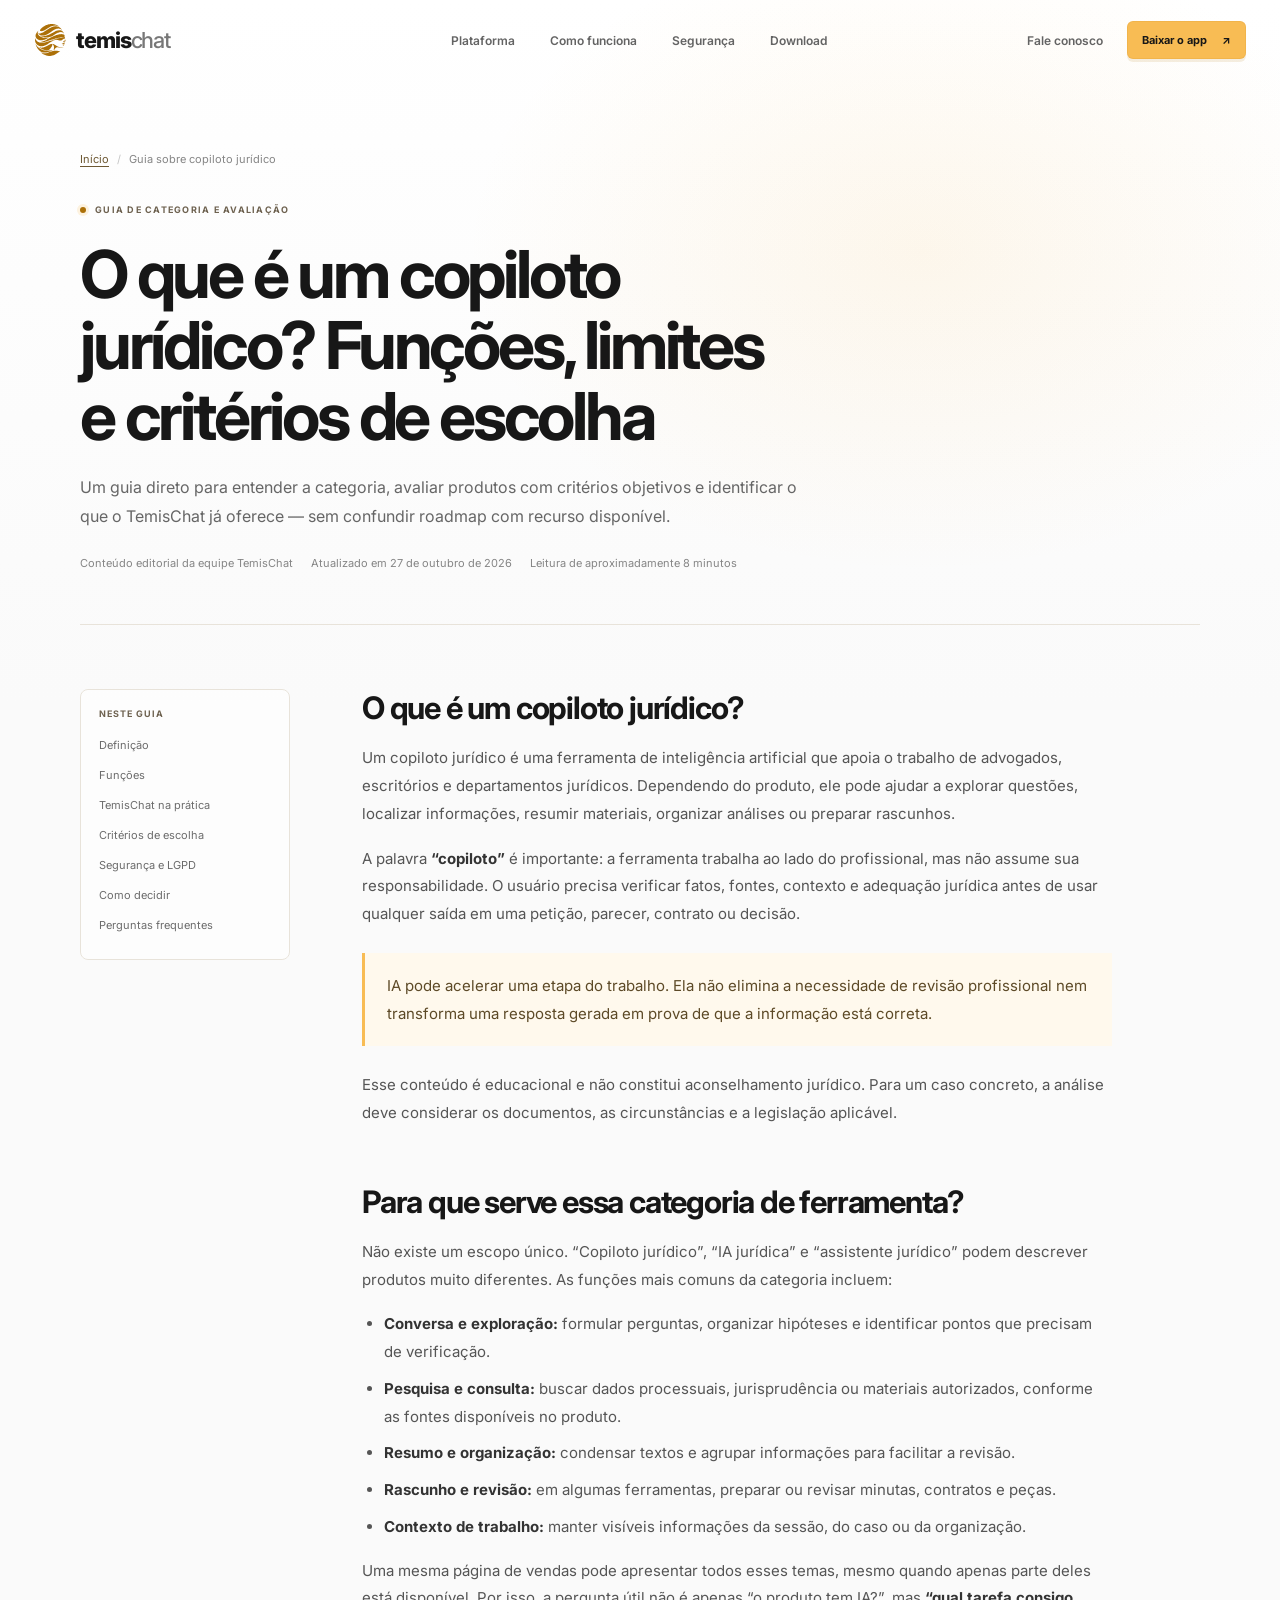
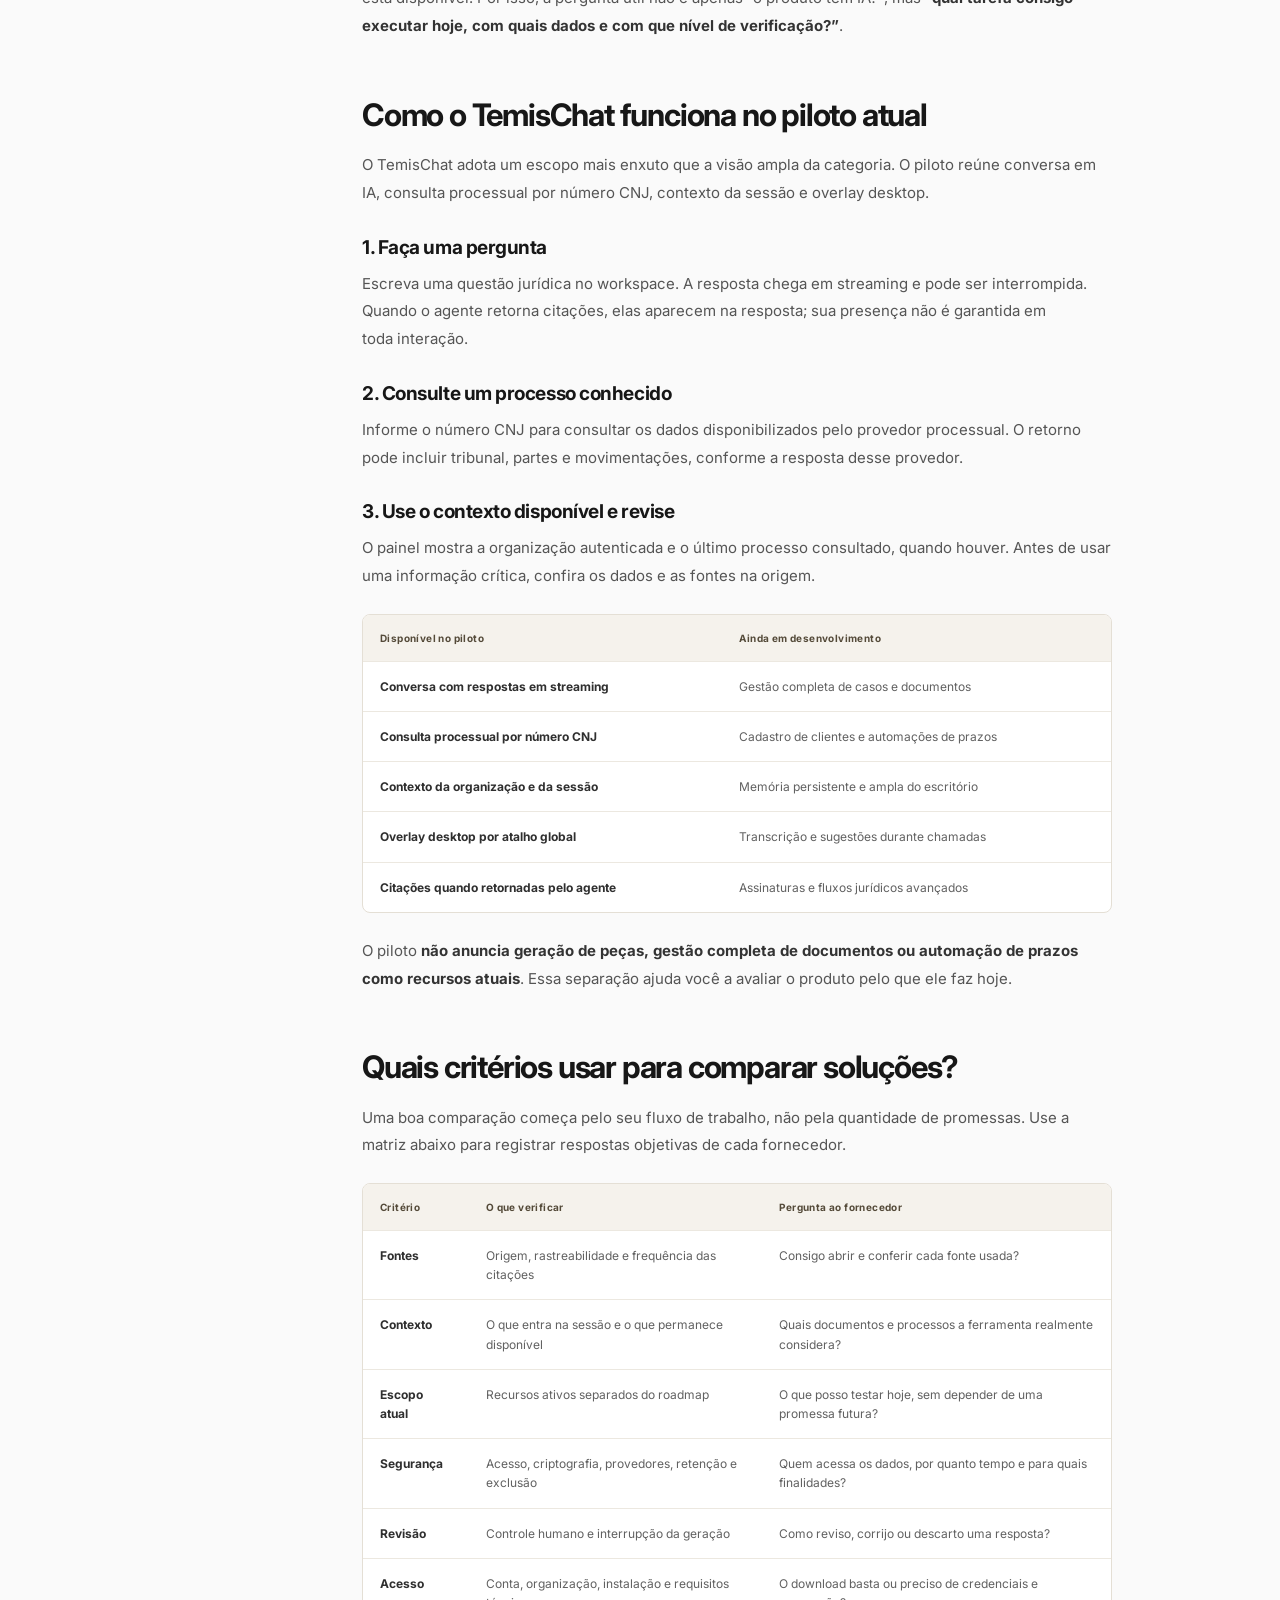
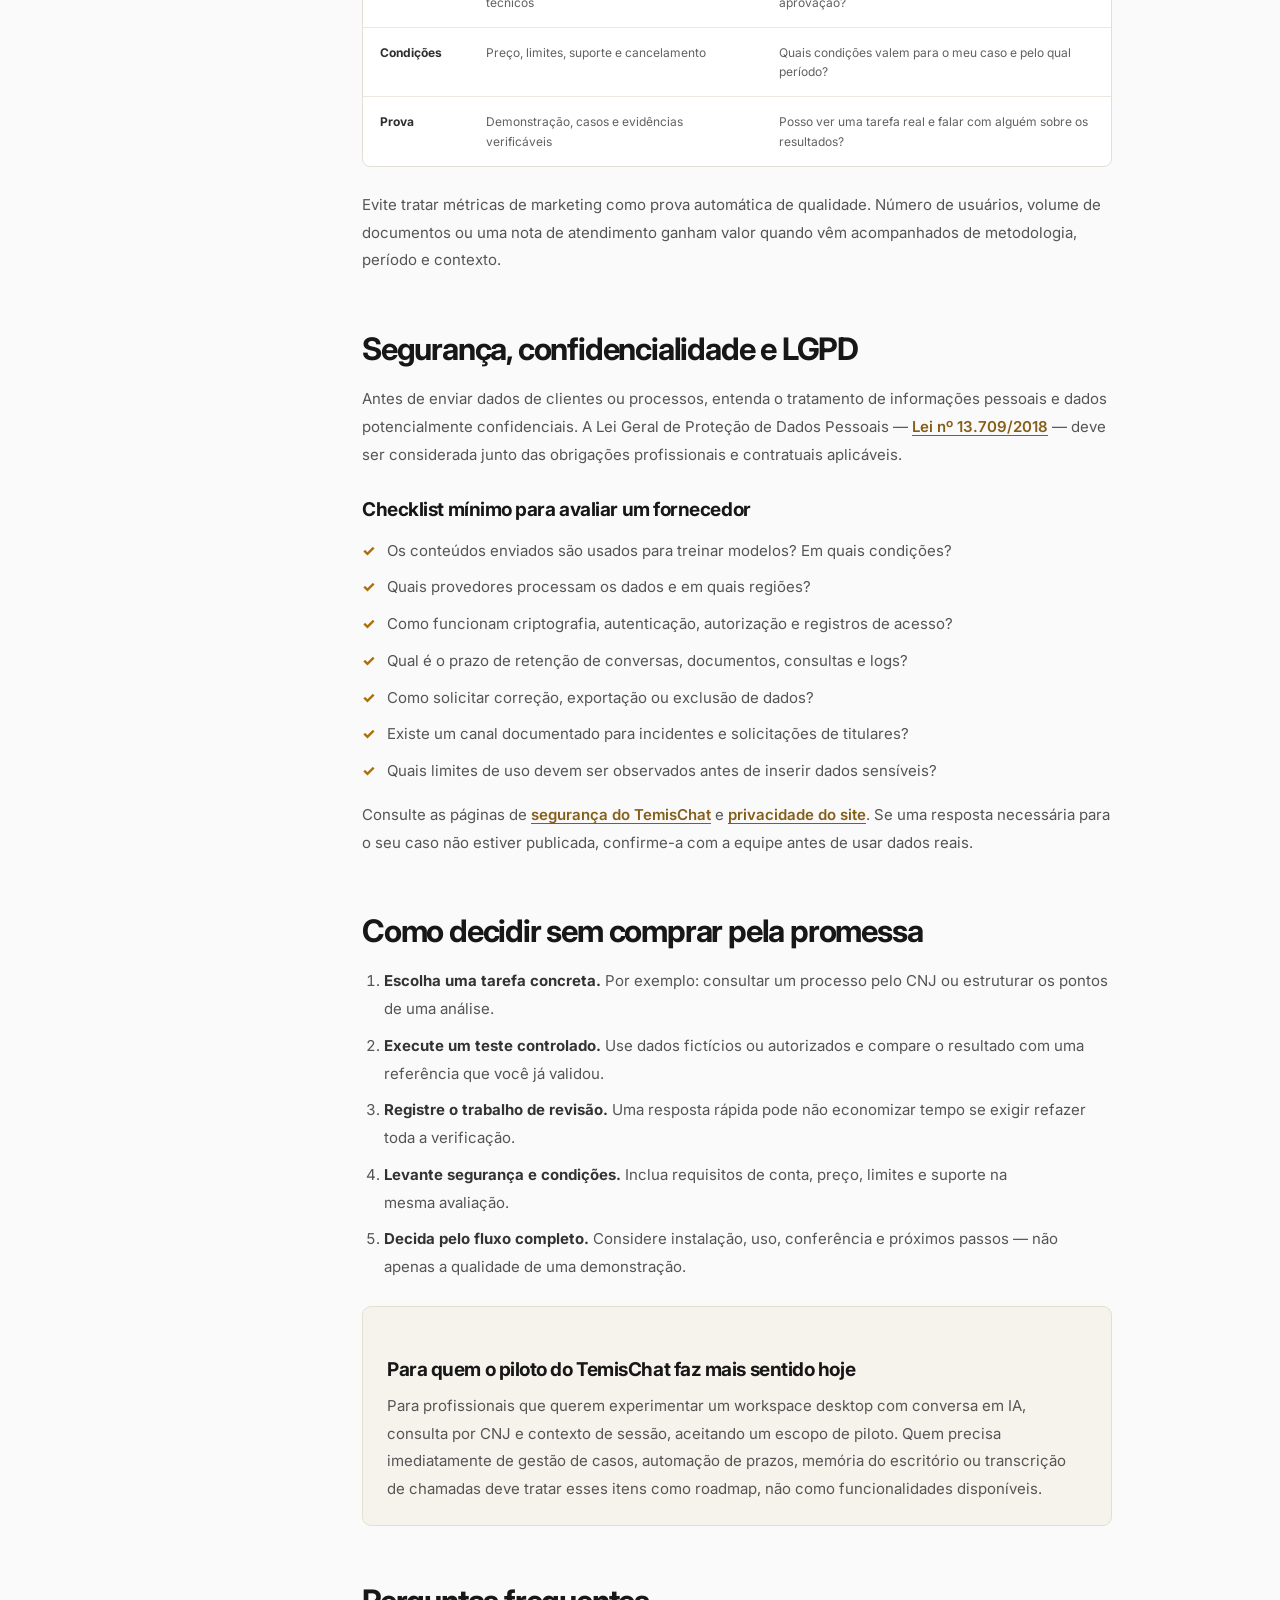
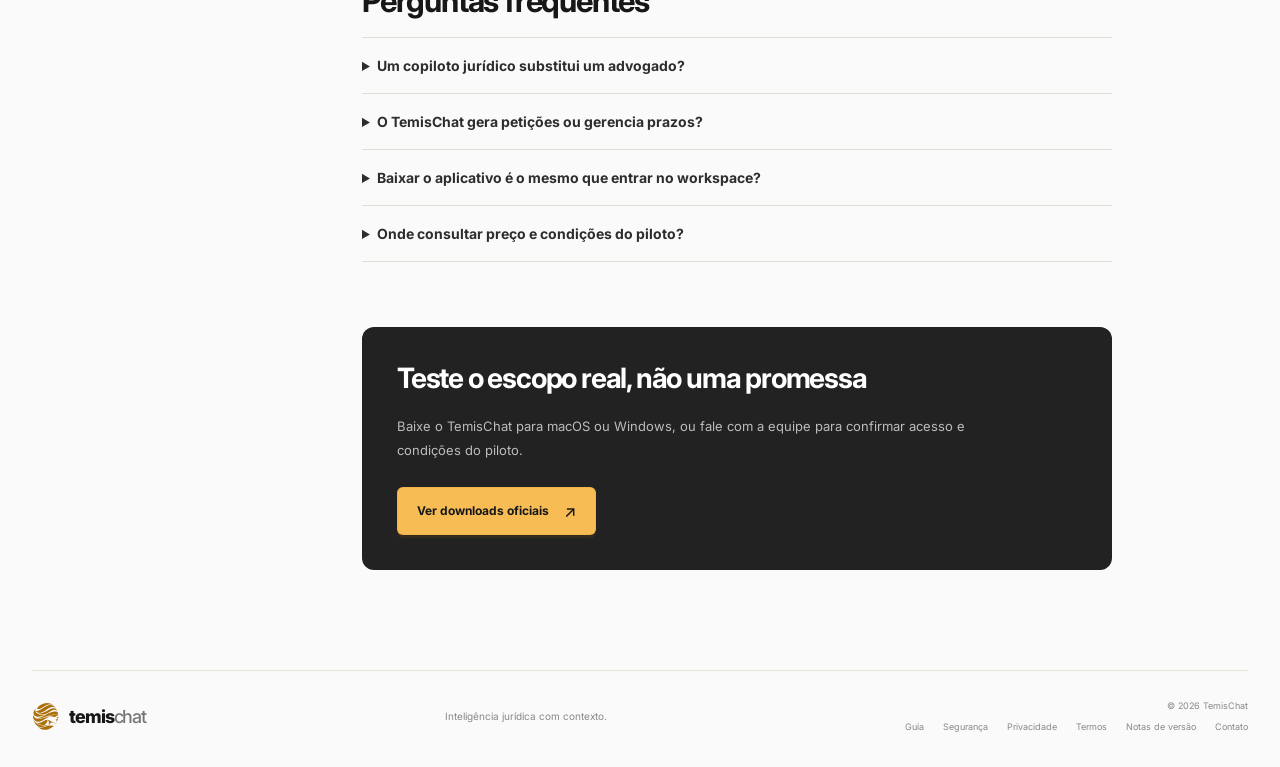
==== commit ab5ddc54: "feat: publish privacy policy and terms of service - rewrite privacidade.html as the product + site p" ====
--- a/guia-copiloto-juridico.html
+++ b/guia-copiloto-juridico.html
@@ -239,7 +239,7 @@
     <footer class="site-footer section-wrap">
       <a class="brand footer-brand" href="./index.html" translate="no"><span class="brand-mark" aria-hidden="true"><svg viewBox="0 0 32 32" fill="none"><path d="M16 3.5 27 8v7.7c0 6.4-4.5 10.4-11 12.8C9.5 26.1 5 22.1 5 15.7V8L16 3.5Z" stroke="currentColor" stroke-width="1.5"/><path d="M16 8v14M10.5 11.5h11M11 12l-4 6h8l-4-6ZM21 12l-4 6h8l-4-6ZM12 22h8" stroke="currentColor" stroke-width="1.35" stroke-linecap="round" stroke-linejoin="round"/></svg></span><span>temis<span class="brand-light">chat</span></span></a>
       <p>Inteligência jurídica com contexto.</p>
-      <div class="footer-right"><span>© <span id="year">2026</span> TemisChat</span><nav class="footer-links" aria-label="Links institucionais"><a href="./guia-copiloto-juridico.html" aria-current="page">Guia</a><a href="./seguranca.html">Segurança</a><a href="./privacidade.html">Privacidade</a><a href="./notas-de-versao.html">Notas de versão</a><a href="mailto:contato@temischat.com" data-track="contact_email" data-track-location="footer">Contato</a></nav></div>
+      <div class="footer-right"><span>© <span id="year">2026</span> TemisChat</span><nav class="footer-links" aria-label="Links institucionais"><a href="./guia-copiloto-juridico.html" aria-current="page">Guia</a><a href="./seguranca.html">Segurança</a><a href="./privacidade.html">Privacidade</a><a href="./termos-de-servico.html">Termos</a><a href="./notas-de-versao.html">Notas de versão</a><a href="mailto:contato@temischat.com" data-track="contact_email" data-track-location="footer">Contato</a></nav></div>
     </footer>
     <script src="./script.js?v=20261028-1"></script>
   </body>
